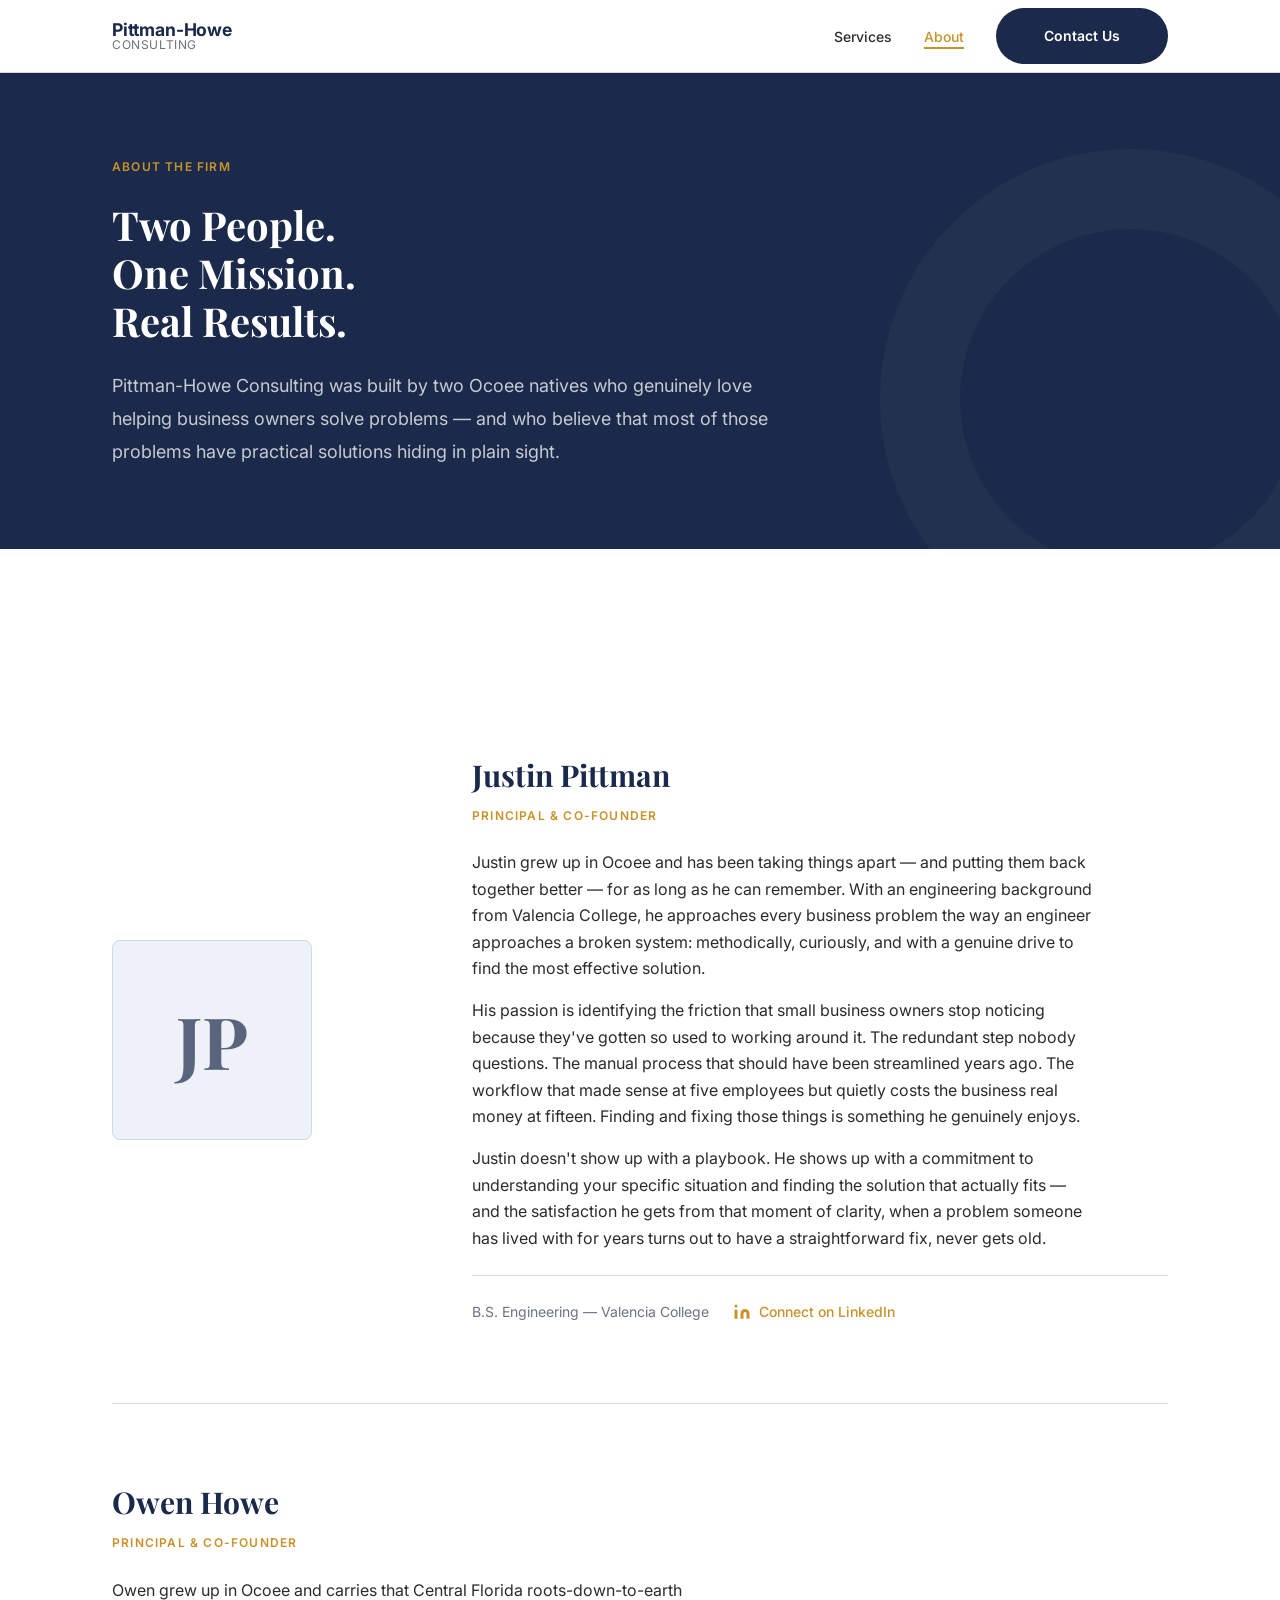
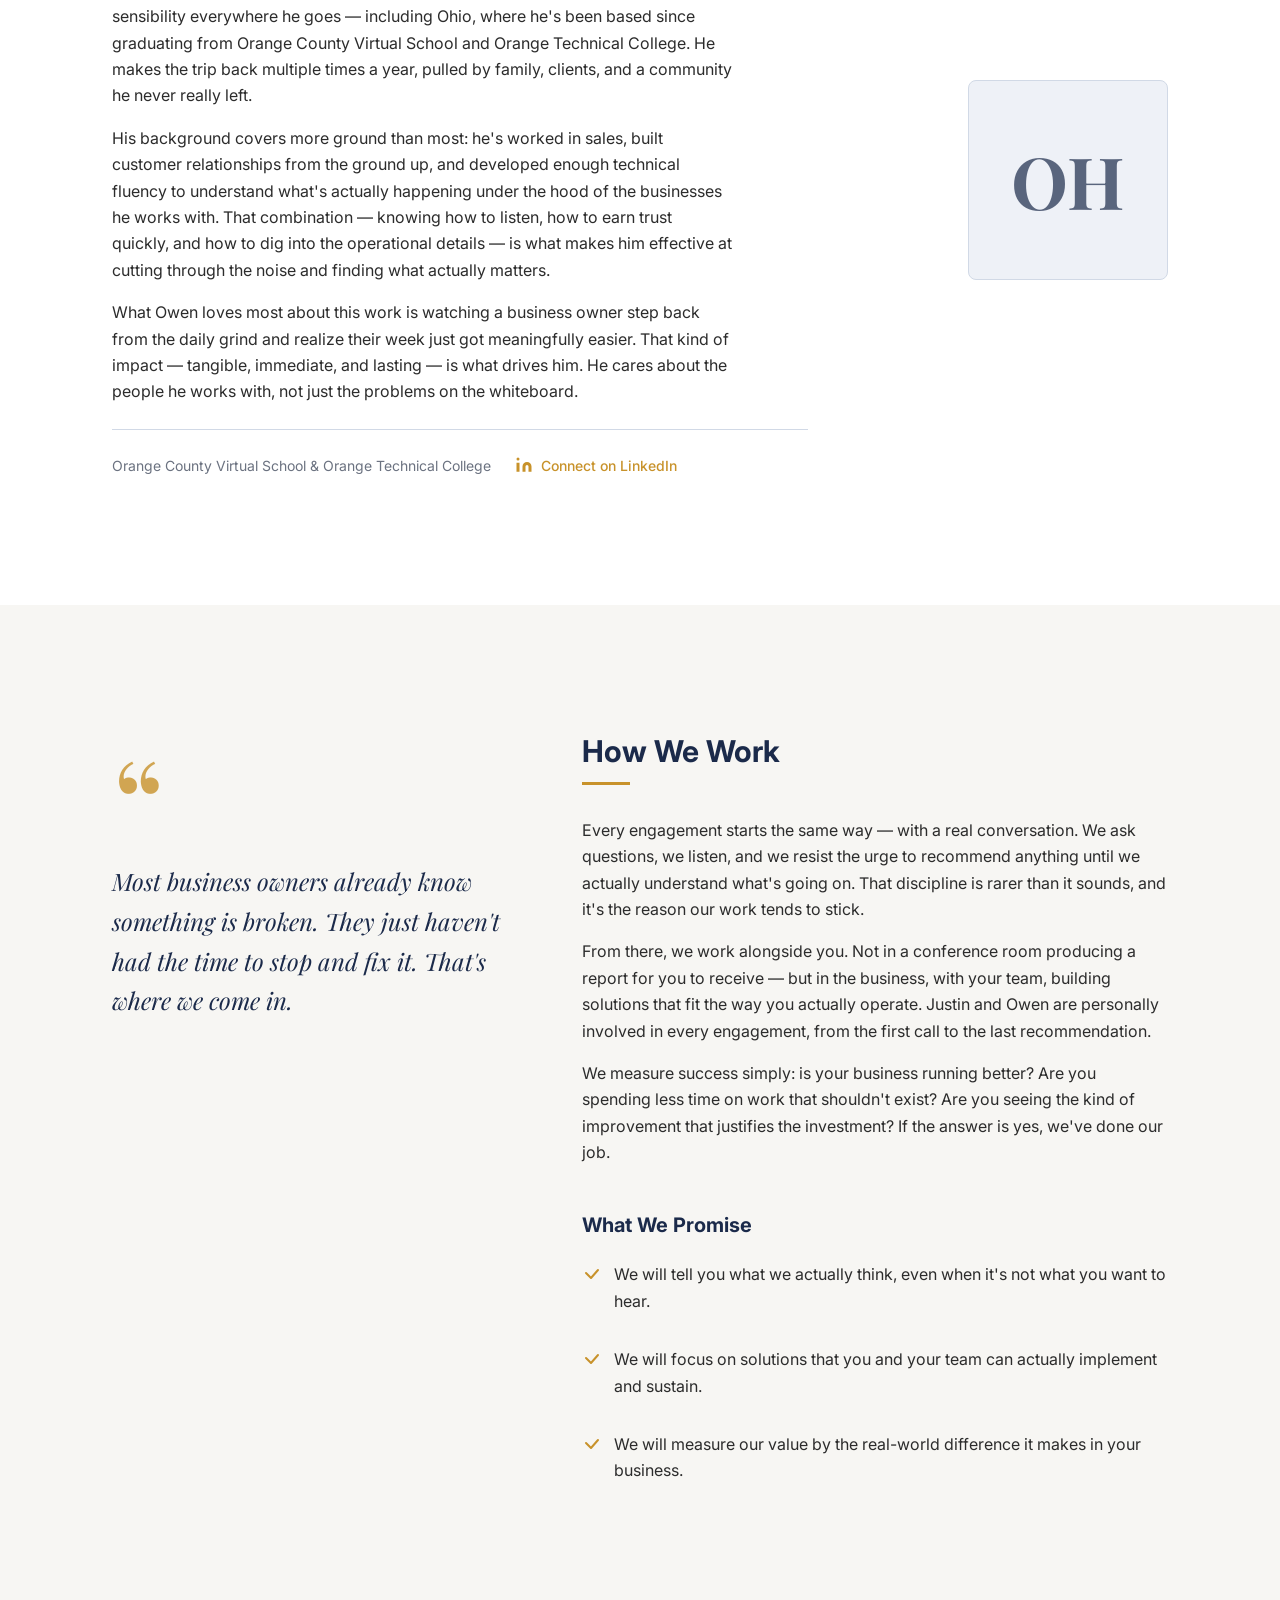
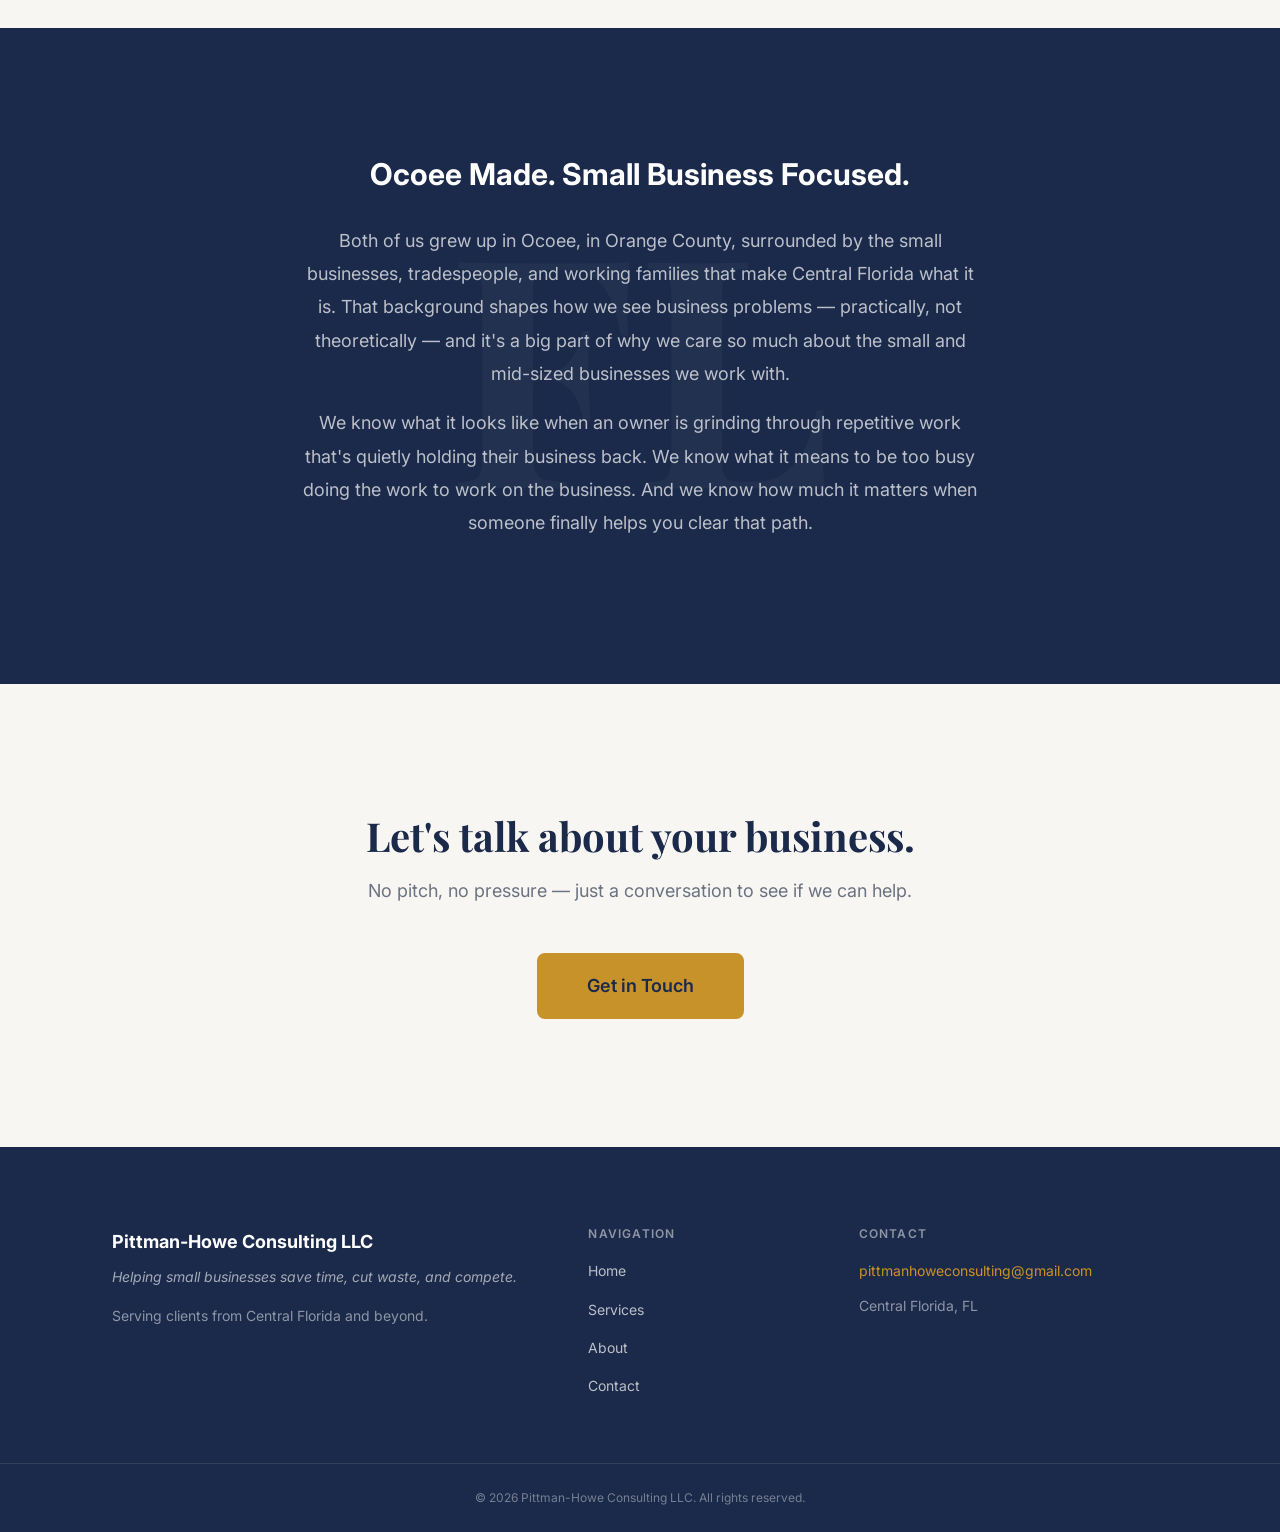
==== about.html @ a5095f36 "Initial commit" ====
<!DOCTYPE html>
<html lang="en">
<head>
  <meta charset="UTF-8">
  <meta name="viewport" content="width=device-width, initial-scale=1">
  <title>About — Pittman-Howe Consulting LLC</title>
  <meta name="description" content="Meet Justin Pittman and Owen Howe — two Ocoee natives passionate about helping small business owners save time, cut waste, and build better operations.">
  <link rel="preconnect" href="https://fonts.googleapis.com">
  <link rel="preconnect" href="https://fonts.gstatic.com" crossorigin>
  <link href="https://fonts.googleapis.com/css2?family=Inter:wght@400;500;600;700&family=Playfair+Display:ital,wght@0,600;0,700;1,600&display=swap" rel="stylesheet">
  <link rel="stylesheet" href="css/styles.css">
</head>
<body>

  <!-- ===================== HEADER / NAV ===================== -->
  <header class="site-header">
    <nav class="nav-container" role="navigation" aria-label="Main navigation">
      <a href="index.html" class="nav-logo" aria-label="Pittman-Howe Consulting — home">
        <span class="nav-logo__wordmark">Pittman-Howe</span>
        <span class="nav-logo__sub">Consulting</span>
      </a>

      <button class="nav-toggle" aria-label="Open menu" aria-expanded="false" aria-controls="main-nav">
        <svg class="icon-hamburger" width="24" height="18" viewBox="0 0 24 18" fill="none" aria-hidden="true">
          <line x1="0" y1="1"  x2="24" y2="1"  stroke="currentColor" stroke-width="2" stroke-linecap="round"/>
          <line x1="0" y1="9"  x2="24" y2="9"  stroke="currentColor" stroke-width="2" stroke-linecap="round"/>
          <line x1="0" y1="17" x2="24" y2="17" stroke="currentColor" stroke-width="2" stroke-linecap="round"/>
        </svg>
        <svg class="icon-close" width="24" height="24" viewBox="0 0 24 24" fill="none" aria-hidden="true" hidden>
          <line x1="4" y1="4"  x2="20" y2="20" stroke="currentColor" stroke-width="2" stroke-linecap="round"/>
          <line x1="20" y1="4" x2="4"  y2="20" stroke="currentColor" stroke-width="2" stroke-linecap="round"/>
        </svg>
      </button>

      <ul class="nav-links" id="main-nav">
        <li><a href="services.html">Services</a></li>
        <li><a href="about.html">About</a></li>
        <li class="nav-cta"><a href="contact.html">Contact Us</a></li>
      </ul>
    </nav>
  </header>

  <main>

    <!-- ===================== PAGE HERO ===================== -->
    <section class="page-hero" aria-labelledby="page-heading">
      <div class="container">
        <span class="eyebrow">About the Firm</span>
        <h1 id="page-heading" class="display-heading">Two People.<br>One Mission.<br>Real Results.</h1>
        <p class="lead">Pittman-Howe Consulting was built by two Ocoee natives who genuinely love helping business owners solve problems — and who believe that most of those problems have practical solutions hiding in plain sight.</p>
      </div>
    </section>

    <!-- ===================== PARTNER BIOS ===================== -->
    <section class="partner-bios" aria-labelledby="team-heading">
      <div class="container">
        <h2 class="visually-hidden" id="team-heading">The Team</h2>

        <!-- Bio 1: Justin Pittman -->
        <div class="bio-section">
          <div class="bio-section__grid">
            <div class="bio-monogram" aria-hidden="true">
              <span class="bio-monogram__initials">JP</span>
            </div>
            <div class="bio-section__content">
              <h2 class="bio-section__name">Justin Pittman</h2>
              <span class="bio-section__title">Principal &amp; Co-Founder</span>
              <div class="bio-section__body">
                <p>Justin grew up in Ocoee and has been taking things apart — and putting them back together better — for as long as he can remember. With an engineering background from Valencia College, he approaches every business problem the way an engineer approaches a broken system: methodically, curiously, and with a genuine drive to find the most effective solution.</p>
                <p>His passion is identifying the friction that small business owners stop noticing because they've gotten so used to working around it. The redundant step nobody questions. The manual process that should have been streamlined years ago. The workflow that made sense at five employees but quietly costs the business real money at fifteen. Finding and fixing those things is something he genuinely enjoys.</p>
                <p>Justin doesn't show up with a playbook. He shows up with a commitment to understanding your specific situation and finding the solution that actually fits — and the satisfaction he gets from that moment of clarity, when a problem someone has lived with for years turns out to have a straightforward fix, never gets old.</p>
              </div>
              <div class="bio-section__meta">
                <p class="bio-section__education">B.S. Engineering &mdash; Valencia College</p>
                <a href="#" class="bio-section__linkedin" aria-label="Connect with Justin Pittman on LinkedIn">
                  <svg width="18" height="18" viewBox="0 0 24 24" fill="currentColor" aria-hidden="true">
                    <path d="M16 8a6 6 0 0 1 6 6v7h-4v-7a2 2 0 0 0-2-2 2 2 0 0 0-2 2v7h-4v-7a6 6 0 0 1 6-6zM2 9h4v12H2z"/>
                    <circle cx="4" cy="4" r="2"/>
                  </svg>
                  Connect on LinkedIn
                </a>
              </div>
            </div>
          </div>
        </div>

        <!-- Bio 2: Owen Howe -->
        <div class="bio-section bio-section--reverse">
          <div class="bio-section__grid">
            <div class="bio-monogram" aria-hidden="true">
              <span class="bio-monogram__initials">OH</span>
            </div>
            <div class="bio-section__content">
              <h2 class="bio-section__name">Owen Howe</h2>
              <span class="bio-section__title">Principal &amp; Co-Founder</span>
              <div class="bio-section__body">
                <p>Owen grew up in Ocoee and carries that Central Florida roots-down-to-earth sensibility everywhere he goes — including Ohio, where he's been based since graduating from Orange County Virtual School and Orange Technical College. He makes the trip back multiple times a year, pulled by family, clients, and a community he never really left.</p>
                <p>His background covers more ground than most: he's worked in sales, built customer relationships from the ground up, and developed enough technical fluency to understand what's actually happening under the hood of the businesses he works with. That combination — knowing how to listen, how to earn trust quickly, and how to dig into the operational details — is what makes him effective at cutting through the noise and finding what actually matters.</p>
                <p>What Owen loves most about this work is watching a business owner step back from the daily grind and realize their week just got meaningfully easier. That kind of impact — tangible, immediate, and lasting — is what drives him. He cares about the people he works with, not just the problems on the whiteboard.</p>
              </div>
              <div class="bio-section__meta">
                <p class="bio-section__education">Orange County Virtual School &amp; Orange Technical College</p>
                <a href="#" class="bio-section__linkedin" aria-label="Connect with Owen Howe on LinkedIn">
                  <svg width="18" height="18" viewBox="0 0 24 24" fill="currentColor" aria-hidden="true">
                    <path d="M16 8a6 6 0 0 1 6 6v7h-4v-7a2 2 0 0 0-2-2 2 2 0 0 0-2 2v7h-4v-7a6 6 0 0 1 6-6zM2 9h4v12H2z"/>
                    <circle cx="4" cy="4" r="2"/>
                  </svg>
                  Connect on LinkedIn
                </a>
              </div>
            </div>
          </div>
        </div>

      </div>
    </section>

    <!-- ===================== OUR APPROACH ===================== -->
    <section class="firm-approach" aria-labelledby="approach-heading">
      <div class="container">
        <div class="firm-approach__grid">
          <div class="firm-approach__pullquote">
            <span class="firm-approach__quote-mark" aria-hidden="true">&ldquo;</span>
            <p class="firm-approach__quote-text">Most business owners already know something is broken. They just haven't had the time to stop and fix it. That's where we come in.</p>
          </div>
          <div class="firm-approach__content">
            <h2 class="section-heading" id="approach-heading">How We Work</h2>
            <p>Every engagement starts the same way — with a real conversation. We ask questions, we listen, and we resist the urge to recommend anything until we actually understand what's going on. That discipline is rarer than it sounds, and it's the reason our work tends to stick.</p>
            <p>From there, we work alongside you. Not in a conference room producing a report for you to receive — but in the business, with your team, building solutions that fit the way you actually operate. Justin and Owen are personally involved in every engagement, from the first call to the last recommendation.</p>
            <p>We measure success simply: is your business running better? Are you spending less time on work that shouldn't exist? Are you seeing the kind of improvement that justifies the investment? If the answer is yes, we've done our job.</p>

            <div class="firm-approach__promises">
              <h3>What We Promise</h3>
              <ul class="promise-list">
                <li class="promise-item">
                  <svg class="promise-item__bullet" viewBox="0 0 20 20" fill="none" aria-hidden="true">
                    <path d="M4 10l5 5 7-8" stroke="#C8922A" stroke-width="2" stroke-linecap="round" stroke-linejoin="round"/>
                  </svg>
                  <p>We will tell you what we actually think, even when it's not what you want to hear.</p>
                </li>
                <li class="promise-item">
                  <svg class="promise-item__bullet" viewBox="0 0 20 20" fill="none" aria-hidden="true">
                    <path d="M4 10l5 5 7-8" stroke="#C8922A" stroke-width="2" stroke-linecap="round" stroke-linejoin="round"/>
                  </svg>
                  <p>We will focus on solutions that you and your team can actually implement and sustain.</p>
                </li>
                <li class="promise-item">
                  <svg class="promise-item__bullet" viewBox="0 0 20 20" fill="none" aria-hidden="true">
                    <path d="M4 10l5 5 7-8" stroke="#C8922A" stroke-width="2" stroke-linecap="round" stroke-linejoin="round"/>
                  </svg>
                  <p>We will measure our value by the real-world difference it makes in your business.</p>
                </li>
              </ul>
            </div>
          </div>
        </div>
      </div>
    </section>

    <!-- ===================== FLORIDA ROOTS ===================== -->
    <section class="florida-roots" aria-labelledby="florida-heading">
      <div class="florida-roots__watermark" aria-hidden="true">FL</div>
      <div class="container">
        <div class="florida-roots__content">
          <h2 id="florida-heading">Ocoee Made. Small Business Focused.</h2>
          <p>Both of us grew up in Ocoee, in Orange County, surrounded by the small businesses, tradespeople, and working families that make Central Florida what it is. That background shapes how we see business problems — practically, not theoretically — and it's a big part of why we care so much about the small and mid-sized businesses we work with.</p>
          <p>We know what it looks like when an owner is grinding through repetitive work that's quietly holding their business back. We know what it means to be too busy doing the work to work on the business. And we know how much it matters when someone finally helps you clear that path.</p>
        </div>
      </div>
    </section>

    <!-- ===================== CTA BANNER ===================== -->
    <section class="cta-banner" aria-labelledby="about-cta-heading">
      <div class="container">
        <h2 class="display-heading" id="about-cta-heading">Let's talk about your business.</h2>
        <p>No pitch, no pressure — just a conversation to see if we can help.</p>
        <a href="contact.html" class="btn btn--primary btn--lg">Get in Touch</a>
      </div>
    </section>

  </main>

  <!-- ===================== FOOTER ===================== -->
  <footer class="site-footer" aria-label="Site footer">
    <div class="container">
      <div class="footer-grid">
        <div class="footer-brand">
          <div class="footer-brand__wordmark">Pittman-Howe Consulting LLC</div>
          <p class="footer-brand__tagline">Helping small businesses save time, cut waste, and compete.</p>
          <p class="footer-brand__location">Serving clients from Central Florida and beyond.</p>
        </div>
        <div class="footer-col">
          <h4>Navigation</h4>
          <ul>
            <li><a href="index.html">Home</a></li>
            <li><a href="services.html">Services</a></li>
            <li><a href="about.html">About</a></li>
            <li><a href="contact.html">Contact</a></li>
          </ul>
        </div>
        <div class="footer-col">
          <h4>Contact</h4>
          <a href="mailto:pittmanhoweconsulting@gmail.com" class="footer-contact__email">pittmanhoweconsulting@gmail.com</a>
          <p class="footer-contact__location">Central Florida, FL</p>
        </div>
      </div>
    </div>
    <div class="footer-bottom">
      <div class="container">
        <p>&copy; 2026 Pittman-Howe Consulting LLC. All rights reserved.</p>
      </div>
    </div>
  </footer>

  <script src="js/main.js"></script>
</body>
</html>
---- css/styles.css ----
/* ============================================================
   Pittman-Howe Consulting LLC — Stylesheet
   ============================================================ */

/* ------------------------------------------------------------
   1. CSS Reset
   ------------------------------------------------------------ */
*, *::before, *::after {
  box-sizing: border-box;
  margin: 0;
  padding: 0;
}

html {
  scroll-behavior: smooth;
}

body {
  font-family: var(--font-body);
  font-size: var(--text-base);
  color: var(--color-text);
  background-color: var(--color-bg);
  line-height: var(--leading-normal);
  -webkit-font-smoothing: antialiased;
  -moz-osx-font-smoothing: grayscale;
}

img, svg {
  display: block;
  max-width: 100%;
}

a {
  color: inherit;
  text-decoration: none;
}

ul, ol {
  list-style: none;
}

button {
  cursor: pointer;
  border: none;
  background: none;
  font-family: inherit;
}

input, textarea, select {
  font-family: inherit;
  font-size: inherit;
}

/* ------------------------------------------------------------
   2. Custom Properties
   ------------------------------------------------------------ */
:root {
  /* Colors */
  --color-brand-primary:   #1B2A4A;
  --color-brand-secondary: #2E4272;
  --color-accent:          #C8922A;
  --color-accent-hover:    #A87420;
  --color-bg:              #FFFFFF;
  --color-bg-alt:          #F7F6F3;
  --color-bg-card:         #EEF1F7;
  --color-text:            #2C2C2C;
  --color-text-muted:      #6B7280;
  --color-border:          #D1D9E6;

  /* Typography */
  --font-body:    'Inter', system-ui, -apple-system, sans-serif;
  --font-display: 'Playfair Display', Georgia, serif;

  --text-xs:   0.75rem;
  --text-sm:   0.875rem;
  --text-base: 1rem;
  --text-lg:   1.125rem;
  --text-xl:   1.25rem;
  --text-2xl:  1.5rem;
  --text-3xl:  1.875rem;
  --text-4xl:  2.5rem;
  --text-5xl:  3.5rem;

  --leading-tight:  1.2;
  --leading-normal: 1.65;
  --leading-loose:  1.85;

  --weight-regular:  400;
  --weight-medium:   500;
  --weight-semibold: 600;
  --weight-bold:     700;

  /* Spacing */
  --space-1:  0.25rem;
  --space-2:  0.5rem;
  --space-3:  0.75rem;
  --space-4:  1rem;
  --space-5:  1.5rem;
  --space-6:  2rem;
  --space-8:  3rem;
  --space-10: 4rem;
  --space-12: 5rem;
  --space-16: 8rem;

  --section-py:    var(--space-12);
  --container-max: 1120px;
  --container-px:  var(--space-6);

  /* Borders */
  --radius-sm: 4px;
  --radius-md: 8px;
  --radius-lg: 12px;
  --radius-full: 9999px;

  /* Shadows */
  --shadow-sm: 0 1px 3px rgba(27, 42, 74, 0.08);
  --shadow-md: 0 4px 12px rgba(27, 42, 74, 0.12);
  --shadow-lg: 0 8px 32px rgba(27, 42, 74, 0.16);

  /* Transitions */
  --transition-fast: 150ms ease;
  --transition-base: 250ms ease;
}

/* ------------------------------------------------------------
   3. Base Typography
   ------------------------------------------------------------ */
h1, h2, h3, h4, h5, h6 {
  font-weight: var(--weight-bold);
  line-height: var(--leading-tight);
  color: var(--color-brand-primary);
}

h1 { font-size: var(--text-4xl); }
h2 { font-size: var(--text-3xl); }
h3 { font-size: var(--text-xl); }

p {
  max-width: 68ch;
  line-height: var(--leading-normal);
}

p + p {
  margin-top: var(--space-4);
}

strong {
  font-weight: var(--weight-semibold);
}

/* Display headings (Playfair) */
.display-heading {
  font-family: var(--font-display);
  font-weight: var(--weight-bold);
}

/* Section label / eyebrow */
.eyebrow {
  display: inline-block;
  font-size: var(--text-xs);
  font-weight: var(--weight-semibold);
  letter-spacing: 0.1em;
  text-transform: uppercase;
  color: var(--color-accent);
  margin-bottom: var(--space-3);
}

/* Heading with amber accent underline */
.section-heading {
  font-size: var(--text-3xl);
  font-weight: var(--weight-bold);
  color: var(--color-brand-primary);
  position: relative;
  padding-bottom: var(--space-4);
}

.section-heading::after {
  content: '';
  position: absolute;
  bottom: 0;
  left: 0;
  width: 48px;
  height: 3px;
  background-color: var(--color-accent);
}

.section-heading--center::after {
  left: 50%;
  transform: translateX(-50%);
}

/* ------------------------------------------------------------
   4. Layout Utilities
   ------------------------------------------------------------ */
.container {
  width: 100%;
  max-width: var(--container-max);
  margin-left: auto;
  margin-right: auto;
  padding-left: var(--container-px);
  padding-right: var(--container-px);
}

.text-center {
  text-align: center;
}

.text-center p {
  margin-left: auto;
  margin-right: auto;
}

.visually-hidden {
  position: absolute;
  width: 1px;
  height: 1px;
  padding: 0;
  margin: -1px;
  overflow: hidden;
  clip: rect(0, 0, 0, 0);
  white-space: nowrap;
  border-width: 0;
}

/* ------------------------------------------------------------
   5. Buttons
   ------------------------------------------------------------ */
.btn {
  display: inline-flex;
  align-items: center;
  justify-content: center;
  gap: var(--space-2);
  padding: var(--space-3) var(--space-6);
  font-family: var(--font-body);
  font-size: var(--text-base);
  font-weight: var(--weight-semibold);
  border-radius: var(--radius-md);
  transition: background-color var(--transition-fast), color var(--transition-fast), border-color var(--transition-fast), box-shadow var(--transition-fast), transform var(--transition-fast);
  cursor: pointer;
  white-space: nowrap;
  text-decoration: none;
}

.btn--primary {
  background-color: var(--color-accent);
  color: var(--color-brand-primary);
  border: 2px solid var(--color-accent);
}

.btn--primary:hover {
  background-color: var(--color-accent-hover);
  border-color: var(--color-accent-hover);
  transform: translateY(-1px);
  box-shadow: var(--shadow-md);
}

.btn--outline {
  background-color: transparent;
  color: var(--color-brand-primary);
  border: 2px solid var(--color-brand-primary);
}

.btn--outline:hover {
  background-color: var(--color-brand-primary);
  color: #ffffff;
  transform: translateY(-1px);
}

.btn--outline-white {
  background-color: transparent;
  color: #ffffff;
  border: 2px solid rgba(255, 255, 255, 0.6);
}

.btn--outline-white:hover {
  background-color: rgba(255, 255, 255, 0.12);
  border-color: #ffffff;
}

.btn--lg {
  padding: var(--space-4) var(--space-8);
  font-size: var(--text-lg);
}

/* ------------------------------------------------------------
   6. Site Header / Navigation
   ------------------------------------------------------------ */
.site-header {
  position: sticky;
  top: 0;
  z-index: 100;
  background-color: var(--color-bg);
  box-shadow: 0 1px 0 var(--color-border);
  transition: box-shadow var(--transition-base);
}

.site-header.is-scrolled {
  box-shadow: var(--shadow-md);
}

.nav-container {
  display: flex;
  align-items: center;
  justify-content: space-between;
  height: 72px;
  max-width: var(--container-max);
  margin: 0 auto;
  padding: 0 var(--container-px);
}

.nav-logo {
  display: flex;
  flex-direction: column;
  gap: 1px;
  text-decoration: none;
  flex-shrink: 0;
}

.nav-logo__wordmark {
  font-family: var(--font-body);
  font-weight: var(--weight-bold);
  font-size: 1.1rem;
  color: var(--color-brand-primary);
  letter-spacing: -0.01em;
  line-height: 1;
}

.nav-logo__sub {
  font-family: var(--font-body);
  font-weight: var(--weight-regular);
  font-size: var(--text-xs);
  color: var(--color-text-muted);
  letter-spacing: 0.05em;
  text-transform: uppercase;
  line-height: 1;
}

.nav-toggle {
  display: none;
  align-items: center;
  justify-content: center;
  width: 44px;
  height: 44px;
  color: var(--color-brand-primary);
  border-radius: var(--radius-sm);
  transition: background-color var(--transition-fast);
}

.nav-toggle:hover {
  background-color: var(--color-bg-card);
}

.nav-links {
  display: flex;
  align-items: center;
  gap: var(--space-6);
}

.nav-links li a {
  font-size: var(--text-sm);
  font-weight: var(--weight-medium);
  color: var(--color-text);
  text-decoration: none;
  padding-bottom: 2px;
  border-bottom: 2px solid transparent;
  transition: color var(--transition-fast), border-color var(--transition-fast);
}

.nav-links li a:hover,
.nav-links li a.is-active {
  color: var(--color-accent);
  border-bottom-color: var(--color-accent);
}

.nav-links .nav-cta a,
.nav-links .nav-cta {
  display: inline-block;
  padding: var(--space-2) var(--space-5);
  background-color: var(--color-brand-primary);
  color: #ffffff;
  font-size: var(--text-sm);
  font-weight: var(--weight-semibold);
  border-radius: var(--radius-full);
  border-bottom: none;
  transition: background-color var(--transition-fast), transform var(--transition-fast);
}

.nav-links .nav-cta a:hover,
.nav-links li.nav-cta a:hover {
  background-color: var(--color-brand-secondary);
  color: #ffffff;
  border-bottom-color: transparent;
  transform: translateY(-1px);
}

/* Mobile nav */
@media (max-width: 767px) {
  .nav-toggle {
    display: flex;
  }

  .nav-links {
    display: none;
    position: absolute;
    top: 72px;
    left: 0;
    right: 0;
    flex-direction: column;
    align-items: stretch;
    gap: 0;
    background-color: var(--color-brand-primary);
    padding: var(--space-4) var(--container-px);
    box-shadow: var(--shadow-lg);
  }

  .nav-links.is-open {
    display: flex;
  }

  .nav-links li {
    border-bottom: 1px solid rgba(255, 255, 255, 0.08);
  }

  .nav-links li:last-child {
    border-bottom: none;
    padding-top: var(--space-4);
    padding-bottom: var(--space-2);
  }

  .nav-links li a {
    display: block;
    padding: var(--space-4) 0;
    color: rgba(255, 255, 255, 0.85);
    font-size: var(--text-base);
    border-bottom: none;
  }

  .nav-links li a:hover,
  .nav-links li a.is-active {
    color: var(--color-accent);
    border-bottom: none;
  }

  .nav-links .nav-cta a,
  .nav-links li.nav-cta a {
    display: inline-block;
    padding: var(--space-3) var(--space-5);
    background-color: var(--color-accent);
    color: var(--color-brand-primary);
    border-radius: var(--radius-full);
  }

  .nav-links li.nav-cta a:hover {
    background-color: var(--color-accent-hover);
    color: var(--color-brand-primary);
    transform: none;
  }
}

/* ------------------------------------------------------------
   7. Site Footer
   ------------------------------------------------------------ */
.site-footer {
  background-color: var(--color-brand-primary);
  color: rgba(255, 255, 255, 0.75);
  padding-top: var(--space-12);
}

.footer-grid {
  display: grid;
  grid-template-columns: 1fr;
  gap: var(--space-10);
  padding-bottom: var(--space-10);
}

@media (min-width: 768px) {
  .footer-grid {
    grid-template-columns: 2fr 1fr 1.5fr;
  }
}

.footer-brand__wordmark {
  font-family: var(--font-body);
  font-size: var(--text-lg);
  font-weight: var(--weight-bold);
  color: #ffffff;
  margin-bottom: var(--space-2);
}

.footer-brand__tagline {
  font-size: var(--text-sm);
  color: rgba(255, 255, 255, 0.6);
  font-style: italic;
  margin-bottom: var(--space-3);
  max-width: none;
}

.footer-brand__location {
  font-size: var(--text-sm);
  color: rgba(255, 255, 255, 0.5);
  max-width: none;
}

.footer-col h4 {
  font-size: var(--text-xs);
  font-weight: var(--weight-semibold);
  letter-spacing: 0.1em;
  text-transform: uppercase;
  color: rgba(255, 255, 255, 0.5);
  margin-bottom: var(--space-4);
}

.footer-col ul {
  display: flex;
  flex-direction: column;
  gap: var(--space-3);
}

.footer-col ul li a {
  font-size: var(--text-sm);
  color: rgba(255, 255, 255, 0.7);
  text-decoration: none;
  transition: color var(--transition-fast);
}

.footer-col ul li a:hover {
  color: var(--color-accent);
}

.footer-contact__email {
  display: inline-block;
  font-size: var(--text-sm);
  color: var(--color-accent);
  text-decoration: none;
  margin-bottom: var(--space-3);
  transition: color var(--transition-fast);
}

.footer-contact__email:hover {
  color: #ffffff;
}

.footer-contact__location {
  font-size: var(--text-sm);
  color: rgba(255, 255, 255, 0.5);
  max-width: none;
}

.footer-bottom {
  border-top: 1px solid rgba(255, 255, 255, 0.1);
  padding: var(--space-5) 0;
  text-align: center;
}

.footer-bottom p {
  font-size: var(--text-xs);
  color: rgba(255, 255, 255, 0.4);
  max-width: none;
}

/* ------------------------------------------------------------
   8. Page Hero (shared interior hero style)
   ------------------------------------------------------------ */
.page-hero {
  background-color: var(--color-brand-primary);
  color: #ffffff;
  padding: var(--space-12) 0;
  min-height: 340px;
  display: flex;
  align-items: center;
  position: relative;
  overflow: hidden;
}

.page-hero::after {
  content: '';
  position: absolute;
  bottom: -100px;
  right: -100px;
  width: 500px;
  height: 500px;
  border-radius: 50%;
  border: 80px solid rgba(255, 255, 255, 0.03);
  pointer-events: none;
}

.page-hero .eyebrow {
  color: var(--color-accent);
}

.page-hero h1 {
  font-family: var(--font-display);
  color: #ffffff;
  margin: var(--space-3) 0 var(--space-5);
  max-width: 14ch;
}

.page-hero .lead {
  font-size: var(--text-lg);
  color: rgba(255, 255, 255, 0.75);
  max-width: 60ch;
  line-height: var(--leading-loose);
}

.page-hero--short {
  min-height: 260px;
  padding: var(--space-10) 0;
}

/* ------------------------------------------------------------
   9. Homepage — Hero Section
   ------------------------------------------------------------ */
.hero {
  background-color: var(--color-brand-primary);
  color: #ffffff;
  min-height: 100vh;
  display: flex;
  align-items: center;
  position: relative;
  overflow: hidden;
  padding: var(--space-12) 0;
}

.hero__bg-arc {
  position: absolute;
  bottom: -80px;
  right: -120px;
  opacity: 1;
  pointer-events: none;
}

.hero__content {
  position: relative;
  z-index: 1;
  max-width: 780px;
}

.hero__eyebrow {
  display: inline-block;
  font-size: var(--text-xs);
  font-weight: var(--weight-semibold);
  letter-spacing: 0.12em;
  text-transform: uppercase;
  color: var(--color-accent);
  margin-bottom: var(--space-5);
}

.hero__headline {
  font-family: var(--font-display);
  font-size: var(--text-5xl);
  font-weight: var(--weight-bold);
  color: #ffffff;
  line-height: 1.1;
  margin-bottom: var(--space-6);
}

.hero__lead {
  font-size: var(--text-lg);
  color: rgba(255, 255, 255, 0.78);
  line-height: var(--leading-loose);
  max-width: 60ch;
  margin-bottom: var(--space-8);
}

.hero__actions {
  display: flex;
  flex-wrap: wrap;
  gap: var(--space-4);
  align-items: center;
}

.hero__scroll {
  position: absolute;
  bottom: var(--space-8);
  left: 50%;
  transform: translateX(-50%);
  color: rgba(255, 255, 255, 0.4);
  animation: bounce 2s ease-in-out infinite;
}

@keyframes bounce {
  0%, 100% { transform: translateX(-50%) translateY(0); }
  50%       { transform: translateX(-50%) translateY(6px); }
}

@media (max-width: 767px) {
  .hero__headline {
    font-size: var(--text-4xl);
  }

  .hero__actions {
    flex-direction: column;
    align-items: flex-start;
  }

  .hero__actions .btn {
    width: 100%;
    justify-content: center;
  }
}

/* ------------------------------------------------------------
   10. Homepage — Firm Intro Section
   ------------------------------------------------------------ */
.firm-intro {
  background-color: var(--color-bg);
  padding: var(--space-16) 0;
  overflow: hidden;
}

.firm-intro__grid {
  display: grid;
  grid-template-columns: 1fr;
  gap: var(--space-10);
  align-items: center;
}

@media (min-width: 900px) {
  .firm-intro__grid {
    grid-template-columns: 1fr 1.6fr;
    gap: var(--space-12);
  }
}

.firm-intro__watermark {
  display: flex;
  align-items: center;
  justify-content: center;
  user-select: none;
  pointer-events: none;
}

.firm-intro__watermark-text {
  font-family: var(--font-display);
  font-size: clamp(120px, 18vw, 200px);
  font-weight: var(--weight-bold);
  color: rgba(27, 42, 74, 0.06);
  line-height: 1;
  letter-spacing: -0.02em;
}

.firm-intro__content .section-heading {
  margin-bottom: var(--space-6);
}

.firm-intro__body {
  color: var(--color-text);
  margin-bottom: var(--space-6);
}

.firm-intro__link {
  display: inline-flex;
  align-items: center;
  gap: var(--space-2);
  font-weight: var(--weight-semibold);
  color: var(--color-accent);
  text-decoration: none;
  transition: gap var(--transition-fast);
}

.firm-intro__link:hover {
  gap: var(--space-3);
  color: var(--color-accent-hover);
}

@media (max-width: 899px) {
  .firm-intro__watermark {
    display: none;
  }
}

/* ------------------------------------------------------------
   11. Homepage — Services Preview
   ------------------------------------------------------------ */
.services-preview {
  background-color: var(--color-bg-alt);
  padding: var(--space-16) 0;
}

.services-preview__header {
  text-align: center;
  margin-bottom: var(--space-10);
}

.services-preview__header .section-heading {
  margin-bottom: var(--space-4);
}

.services-preview__header p {
  margin: 0 auto;
  color: var(--color-text-muted);
  font-size: var(--text-lg);
}

.services-grid {
  display: grid;
  grid-template-columns: 1fr;
  gap: var(--space-5);
}

@media (min-width: 640px) {
  .services-grid {
    grid-template-columns: 1fr 1fr;
  }
}

@media (min-width: 1024px) {
  .services-grid {
    grid-template-columns: repeat(4, 1fr);
  }
}

.service-card {
  background-color: var(--color-bg);
  border-radius: var(--radius-md);
  padding: var(--space-6);
  box-shadow: var(--shadow-sm);
  border-top: 4px solid var(--color-accent);
  transition: transform var(--transition-base), box-shadow var(--transition-base);
  display: flex;
  flex-direction: column;
  gap: var(--space-4);
}

.service-card:hover {
  transform: translateY(-4px);
  box-shadow: var(--shadow-md);
}

.service-card__icon {
  flex-shrink: 0;
  color: var(--color-brand-primary);
}

.service-card__title {
  font-size: var(--text-xl);
  font-weight: var(--weight-semibold);
  color: var(--color-brand-primary);
}

.service-card__body {
  font-size: var(--text-base);
  color: var(--color-text-muted);
  line-height: var(--leading-normal);
  max-width: none;
}

.services-preview__cta {
  text-align: center;
  margin-top: var(--space-10);
}

/* ------------------------------------------------------------
   12. Homepage — Differentiators
   ------------------------------------------------------------ */
.differentiators {
  background-color: var(--color-brand-primary);
  padding: var(--space-16) 0;
  color: #ffffff;
}

.differentiators__header {
  text-align: center;
  margin-bottom: var(--space-10);
}

.differentiators__header .section-heading {
  color: #ffffff;
  margin-bottom: var(--space-4);
}

.differentiators__header .section-heading::after {
  left: 50%;
  transform: translateX(-50%);
  background-color: var(--color-accent);
}

.differentiators__header p {
  margin: 0 auto;
  color: rgba(255, 255, 255, 0.65);
  font-size: var(--text-lg);
}

.differentiators__grid {
  display: grid;
  grid-template-columns: 1fr;
  gap: var(--space-8);
}

@media (min-width: 768px) {
  .differentiators__grid {
    grid-template-columns: repeat(3, 1fr);
  }
}

.differentiator-item {
  padding: var(--space-6) 0;
  border-top: 1px solid rgba(255, 255, 255, 0.1);
}

.differentiator-item__number {
  font-family: var(--font-display);
  font-size: 4rem;
  font-weight: var(--weight-bold);
  color: var(--color-accent);
  line-height: 1;
  margin-bottom: var(--space-4);
  opacity: 0.9;
}

.differentiator-item h3 {
  font-size: var(--text-xl);
  color: #ffffff;
  margin-bottom: var(--space-3);
}

.differentiator-item p {
  font-size: var(--text-base);
  color: rgba(255, 255, 255, 0.65);
  line-height: var(--leading-normal);
  max-width: none;
}

/* ------------------------------------------------------------
   13. CTA Banner (shared)
   ------------------------------------------------------------ */
.cta-banner {
  background-color: var(--color-bg-alt);
  padding: var(--space-16) 0;
  text-align: center;
}

.cta-banner h2 {
  font-family: var(--font-display);
  font-size: var(--text-4xl);
  font-weight: var(--weight-bold);
  color: var(--color-brand-primary);
  margin-bottom: var(--space-4);
}

.cta-banner p {
  margin: 0 auto var(--space-8);
  font-size: var(--text-lg);
  color: var(--color-text-muted);
}

.cta-banner__email {
  display: block;
  margin-top: var(--space-4);
  font-size: var(--text-sm);
  color: var(--color-accent);
  text-decoration: none;
  transition: color var(--transition-fast);
}

.cta-banner__email:hover {
  color: var(--color-accent-hover);
}

/* ------------------------------------------------------------
   14. Services Page — Service Detail Sections
   ------------------------------------------------------------ */
.service-detail {
  padding: var(--space-16) 0;
}

.service-detail:nth-child(odd) {
  background-color: var(--color-bg);
}

.service-detail:nth-child(even) {
  background-color: var(--color-bg-alt);
}

.service-detail__grid {
  display: grid;
  grid-template-columns: 1fr;
  gap: var(--space-10);
  align-items: start;
}

@media (min-width: 900px) {
  .service-detail__grid {
    grid-template-columns: 1fr 1.5fr;
    gap: var(--space-12);
    align-items: center;
  }
}

.service-detail__visual {
  display: flex;
  flex-direction: column;
  gap: var(--space-5);
}

.service-detail__icon {
  color: var(--color-brand-primary);
}

.service-label {
  display: inline-block;
  padding: var(--space-1) var(--space-3);
  background-color: rgba(200, 146, 42, 0.1);
  color: var(--color-accent);
  font-size: var(--text-xs);
  font-weight: var(--weight-semibold);
  letter-spacing: 0.1em;
  text-transform: uppercase;
  border-radius: var(--radius-full);
  border: 1px solid rgba(200, 146, 42, 0.3);
}

.service-detail__content .section-heading {
  margin-bottom: var(--space-5);
}

.service-detail__body p {
  color: var(--color-text);
  max-width: 58ch;
}

/* ------------------------------------------------------------
   15. Services Page — Industries
   ------------------------------------------------------------ */
.industries {
  background-color: var(--color-bg);
  padding: var(--space-16) 0;
}

.industries__header {
  text-align: center;
  margin-bottom: var(--space-10);
}

.industries__header .section-heading {
  margin-bottom: var(--space-4);
}

.industries__header p {
  margin: 0 auto;
  color: var(--color-text-muted);
  font-size: var(--text-lg);
}

.industry-grid {
  display: grid;
  grid-template-columns: 1fr;
  gap: var(--space-5);
}

@media (min-width: 640px) {
  .industry-grid {
    grid-template-columns: repeat(3, 1fr);
  }
}

.industry-card {
  padding: var(--space-6);
  border: 1px solid var(--color-border);
  border-radius: var(--radius-md);
  transition: border-color var(--transition-base), box-shadow var(--transition-base);
}

.industry-card:hover {
  border-color: var(--color-accent);
  box-shadow: var(--shadow-sm);
}

.industry-card__icon {
  color: var(--color-brand-primary);
  margin-bottom: var(--space-4);
}

.industry-card h3 {
  font-size: var(--text-lg);
  margin-bottom: var(--space-3);
}

.industry-card p {
  font-size: var(--text-base);
  color: var(--color-text-muted);
  max-width: none;
}

/* ------------------------------------------------------------
   16. About Page — Partner Bios
   ------------------------------------------------------------ */
.partner-bios {
  background-color: var(--color-bg);
  padding: var(--space-16) 0;
}

.bio-section {
  padding: var(--space-12) 0;
  border-bottom: 1px solid var(--color-border);
}

.bio-section:first-child {
  padding-top: 0;
}

.bio-section:last-child {
  border-bottom: none;
  padding-bottom: 0;
}

.bio-section__grid {
  display: grid;
  grid-template-columns: 1fr;
  gap: var(--space-10);
  align-items: start;
}

@media (min-width: 900px) {
  .bio-section__grid {
    grid-template-columns: 280px 1fr;
    gap: var(--space-12);
    align-items: center;
  }

  .bio-section--reverse .bio-section__grid {
    direction: rtl;
  }

  .bio-section--reverse .bio-section__grid > * {
    direction: ltr;
  }
}

.bio-monogram {
  width: 200px;
  height: 200px;
  background-color: var(--color-bg-card);
  border-radius: var(--radius-md);
  display: flex;
  align-items: center;
  justify-content: center;
  border: 1px solid var(--color-border);
}

.bio-monogram__initials {
  font-family: var(--font-display);
  font-size: 4.5rem;
  font-weight: var(--weight-bold);
  color: var(--color-brand-primary);
  line-height: 1;
  opacity: 0.7;
}

.bio-section__name {
  font-family: var(--font-display);
  font-size: var(--text-3xl);
  font-weight: var(--weight-bold);
  color: var(--color-brand-primary);
  margin-bottom: var(--space-2);
}

.bio-section__title {
  display: inline-block;
  font-size: var(--text-xs);
  font-weight: var(--weight-semibold);
  letter-spacing: 0.1em;
  text-transform: uppercase;
  color: var(--color-accent);
  margin-bottom: var(--space-5);
}

.bio-section__body p {
  color: var(--color-text);
  margin-bottom: var(--space-4);
  max-width: 62ch;
}

.bio-section__meta {
  margin-top: var(--space-5);
  padding-top: var(--space-5);
  border-top: 1px solid var(--color-border);
  display: flex;
  flex-wrap: wrap;
  gap: var(--space-5);
  align-items: center;
}

.bio-section__education {
  font-size: var(--text-sm);
  color: var(--color-text-muted);
  max-width: none;
}

.bio-section__linkedin {
  display: inline-flex;
  align-items: center;
  gap: var(--space-2);
  font-size: var(--text-sm);
  font-weight: var(--weight-medium);
  color: var(--color-accent);
  text-decoration: none;
  transition: color var(--transition-fast);
}

.bio-section__linkedin:hover {
  color: var(--color-accent-hover);
}

/* ------------------------------------------------------------
   17. About Page — Our Approach
   ------------------------------------------------------------ */
.firm-approach {
  background-color: var(--color-bg-alt);
  padding: var(--space-16) 0;
}

.firm-approach__grid {
  display: grid;
  grid-template-columns: 1fr;
  gap: var(--space-10);
  align-items: start;
}

@media (min-width: 900px) {
  .firm-approach__grid {
    grid-template-columns: 1fr 1.5fr;
    gap: var(--space-12);
  }
}

.firm-approach__pullquote {
  position: relative;
  padding-top: var(--space-5);
}

.firm-approach__quote-mark {
  font-family: var(--font-display);
  font-size: 8rem;
  line-height: 0.7;
  color: var(--color-accent);
  margin-bottom: var(--space-4);
  display: block;
  opacity: 0.8;
}

.firm-approach__quote-text {
  font-family: var(--font-display);
  font-size: var(--text-2xl);
  font-style: italic;
  color: var(--color-brand-primary);
  line-height: var(--leading-normal);
  max-width: 28ch;
}

.firm-approach__content .section-heading {
  margin-bottom: var(--space-6);
}

.firm-approach__content p {
  color: var(--color-text);
  margin-bottom: var(--space-4);
}

.firm-approach__promises {
  margin-top: var(--space-8);
}

.firm-approach__promises h3 {
  font-size: var(--text-xl);
  margin-bottom: var(--space-5);
}

.promise-list {
  display: flex;
  flex-direction: column;
  gap: var(--space-4);
}

.promise-item {
  display: flex;
  gap: var(--space-3);
  align-items: flex-start;
}

.promise-item__bullet {
  flex-shrink: 0;
  width: 20px;
  height: 20px;
  color: var(--color-accent);
  margin-top: 2px;
}

.promise-item p {
  font-size: var(--text-base);
  color: var(--color-text);
  max-width: none;
}

/* ------------------------------------------------------------
   18. About Page — Florida Roots
   ------------------------------------------------------------ */
.florida-roots {
  background-color: var(--color-brand-primary);
  padding: var(--space-16) 0;
  color: #ffffff;
  text-align: center;
  position: relative;
  overflow: hidden;
}

.florida-roots__watermark {
  position: absolute;
  top: 50%;
  left: 50%;
  transform: translate(-50%, -50%);
  font-family: var(--font-display);
  font-size: clamp(180px, 28vw, 320px);
  font-weight: var(--weight-bold);
  color: rgba(255, 255, 255, 0.03);
  pointer-events: none;
  user-select: none;
  white-space: nowrap;
  line-height: 1;
}

.florida-roots__content {
  position: relative;
  z-index: 1;
}

.florida-roots h2 {
  color: #ffffff;
  font-size: var(--text-3xl);
  margin-bottom: var(--space-6);
}

.florida-roots p {
  color: rgba(255, 255, 255, 0.7);
  font-size: var(--text-lg);
  line-height: var(--leading-loose);
  margin: 0 auto var(--space-4);
  max-width: 62ch;
}

/* ------------------------------------------------------------
   19. Contact Page — Contact Body
   ------------------------------------------------------------ */
.contact-body {
  background-color: var(--color-bg);
  padding: var(--space-16) 0;
}

.contact-body__grid {
  display: grid;
  grid-template-columns: 1fr;
  gap: var(--space-12);
  align-items: start;
}

@media (min-width: 900px) {
  .contact-body__grid {
    grid-template-columns: 5fr 7fr;
  }
}

.contact-info .section-heading {
  margin-bottom: var(--space-8);
}

.contact-info-item {
  margin-bottom: var(--space-6);
}

.contact-info-item__label {
  display: block;
  font-size: var(--text-xs);
  font-weight: var(--weight-semibold);
  letter-spacing: 0.1em;
  text-transform: uppercase;
  color: var(--color-text-muted);
  margin-bottom: var(--space-2);
}

.contact-info-item__value {
  font-size: var(--text-lg);
  font-weight: var(--weight-medium);
  color: var(--color-brand-primary);
  max-width: none;
}

.contact-info-item__value a {
  color: var(--color-accent);
  text-decoration: none;
  transition: color var(--transition-fast);
}

.contact-info-item__value a:hover {
  color: var(--color-accent-hover);
}

.contact-info__divider {
  border: none;
  border-top: 1px solid var(--color-border);
  margin: var(--space-6) 0;
}

.contact-info__what-to-expect h3 {
  font-size: var(--text-lg);
  margin-bottom: var(--space-4);
}

.expect-list {
  display: flex;
  flex-direction: column;
  gap: var(--space-3);
}

.expect-item {
  display: flex;
  gap: var(--space-3);
  align-items: flex-start;
  font-size: var(--text-base);
  color: var(--color-text-muted);
}

.expect-item::before {
  content: '—';
  color: var(--color-accent);
  font-weight: var(--weight-bold);
  flex-shrink: 0;
}

/* ------------------------------------------------------------
   20. Contact Form
   ------------------------------------------------------------ */
.contact-form {
  display: flex;
  flex-direction: column;
  gap: var(--space-5);
}

.form-group {
  display: flex;
  flex-direction: column;
  gap: var(--space-2);
}

.form-label {
  font-size: var(--text-sm);
  font-weight: var(--weight-semibold);
  color: var(--color-brand-primary);
}

.form-label .optional {
  font-weight: var(--weight-regular);
  color: var(--color-text-muted);
  font-size: var(--text-xs);
  margin-left: var(--space-1);
}

.form-input,
.form-textarea,
.form-select {
  width: 100%;
  padding: var(--space-3) var(--space-4);
  border: 1.5px solid var(--color-border);
  border-radius: var(--radius-md);
  font-family: var(--font-body);
  font-size: var(--text-base);
  color: var(--color-text);
  background-color: var(--color-bg);
  transition: border-color var(--transition-fast), box-shadow var(--transition-fast);
  appearance: none;
  -webkit-appearance: none;
}

.form-input:focus,
.form-textarea:focus,
.form-select:focus {
  outline: none;
  border-color: var(--color-accent);
  box-shadow: 0 0 0 3px rgba(200, 146, 42, 0.15);
}

.form-input::placeholder,
.form-textarea::placeholder {
  color: var(--color-text-muted);
  opacity: 0.7;
}

.form-textarea {
  resize: vertical;
  min-height: 140px;
}

.form-select {
  background-image: url("data:image/svg+xml,%3Csvg xmlns='http://www.w3.org/2000/svg' width='16' height='16' viewBox='0 0 24 24' fill='none' stroke='%236B7280' stroke-width='2' stroke-linecap='round' stroke-linejoin='round'%3E%3Cpolyline points='6,9 12,15 18,9'%3E%3C/polyline%3E%3C/svg%3E");
  background-repeat: no-repeat;
  background-position: right 1rem center;
  padding-right: 3rem;
  cursor: pointer;
}

.form-submit {
  width: 100%;
  padding: var(--space-4);
  background-color: var(--color-accent);
  color: var(--color-brand-primary);
  font-family: var(--font-body);
  font-size: var(--text-base);
  font-weight: var(--weight-bold);
  border: none;
  border-radius: var(--radius-md);
  cursor: pointer;
  transition: background-color var(--transition-fast), transform var(--transition-fast), box-shadow var(--transition-fast);
  letter-spacing: 0.01em;
}

.form-submit:hover {
  background-color: var(--color-accent-hover);
  transform: translateY(-1px);
  box-shadow: var(--shadow-md);
}

.form-submit:active {
  transform: translateY(0);
}

.form-fine-print {
  font-size: var(--text-xs);
  color: var(--color-text-muted);
  text-align: center;
  max-width: none;
  line-height: var(--leading-normal);
}

/* ------------------------------------------------------------
   21. Contact Page — FAQ
   ------------------------------------------------------------ */
.contact-faq {
  background-color: var(--color-bg-alt);
  padding: var(--space-16) 0;
}

.contact-faq__header {
  text-align: center;
  margin-bottom: var(--space-10);
}

.faq-list {
  max-width: 720px;
  margin: 0 auto;
  display: flex;
  flex-direction: column;
  gap: var(--space-8);
}

.faq-item__question {
  font-size: var(--text-lg);
  font-weight: var(--weight-semibold);
  color: var(--color-brand-primary);
  margin-bottom: var(--space-3);
}

.faq-item__answer {
  color: var(--color-text-muted);
  line-height: var(--leading-normal);
  max-width: none;
}

/* ------------------------------------------------------------
   22. Responsive Utilities
   ------------------------------------------------------------ */
@media (max-width: 639px) {
  :root {
    --container-px: var(--space-5);
    --section-py: var(--space-10);
  }

  h2, .section-heading {
    font-size: var(--text-2xl);
  }

  .page-hero h1 {
    font-size: var(--text-3xl);
  }

  .cta-banner h2 {
    font-size: var(--text-3xl);
  }

  .bio-monogram {
    width: 120px;
    height: 120px;
  }

  .bio-monogram__initials {
    font-size: 3rem;
  }

  .firm-approach__quote-text {
    font-size: var(--text-xl);
  }

  .firm-approach__quote-mark {
    font-size: 6rem;
  }
}
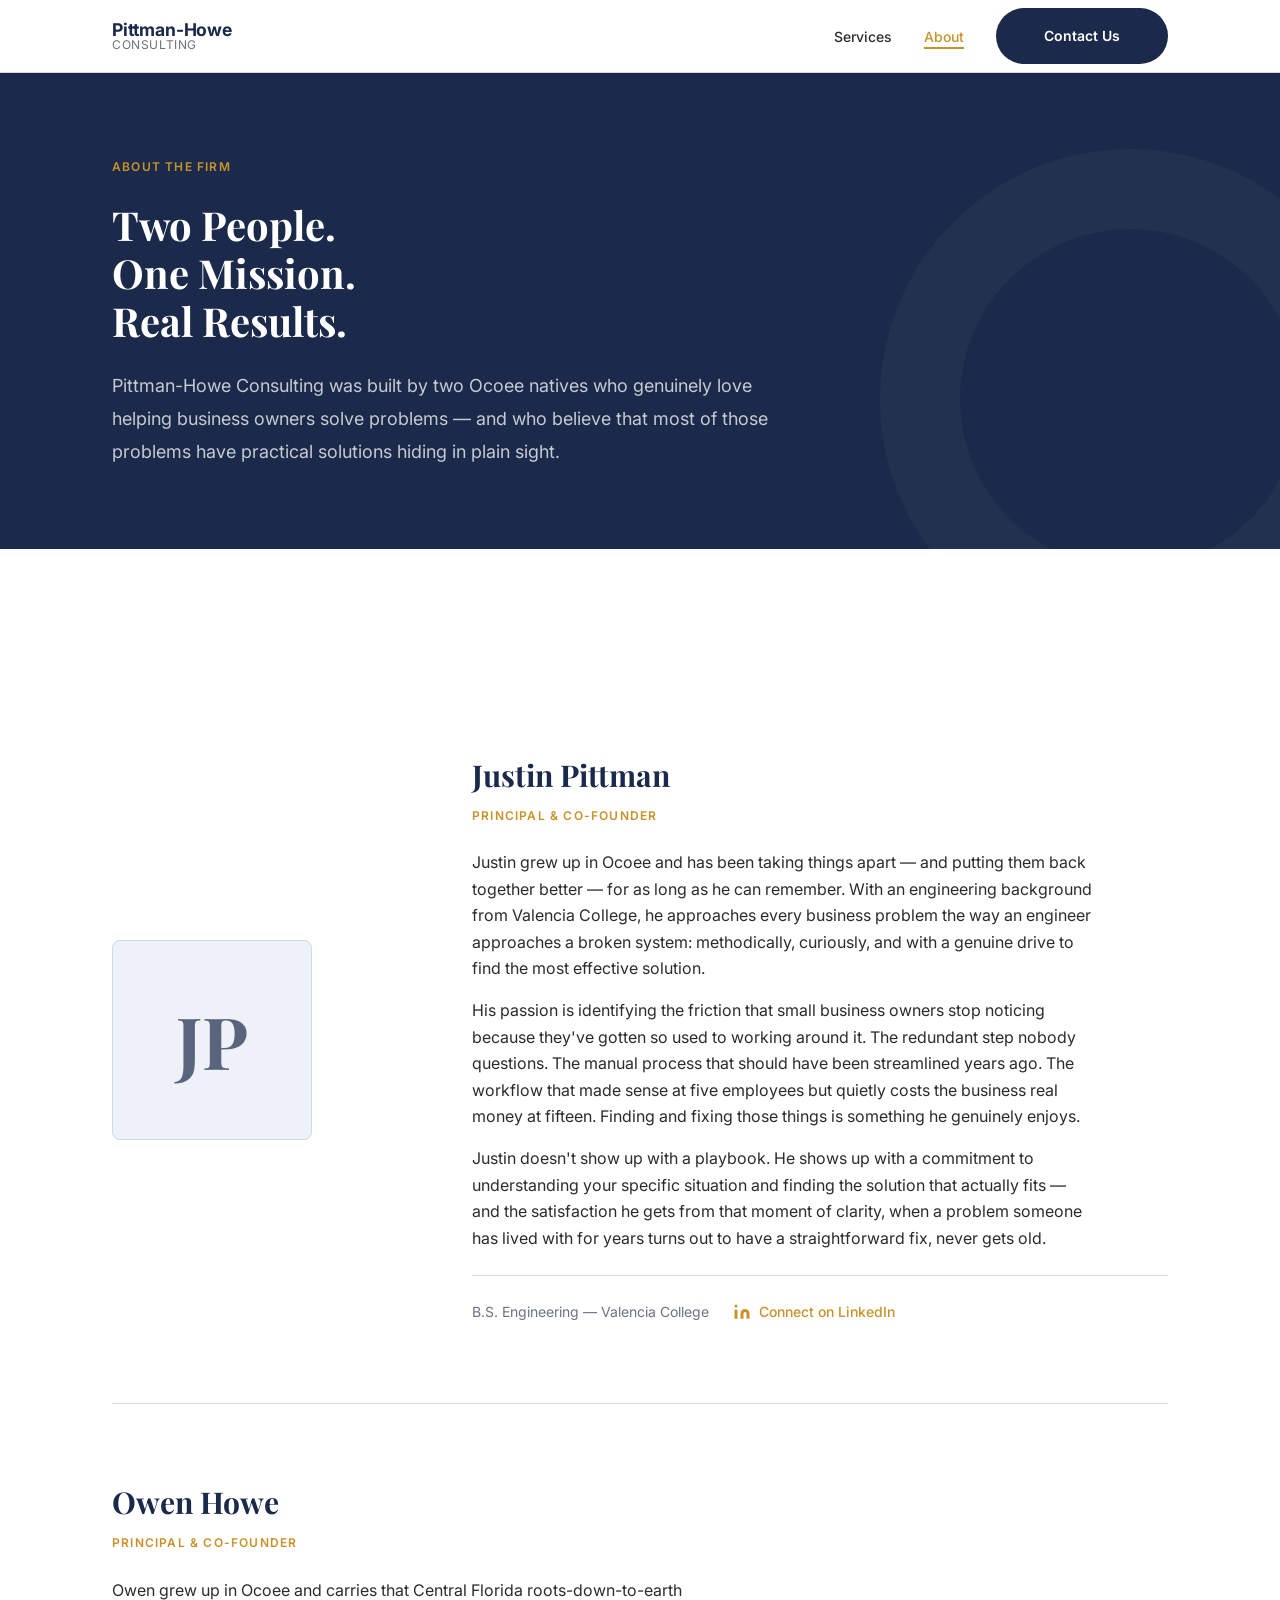
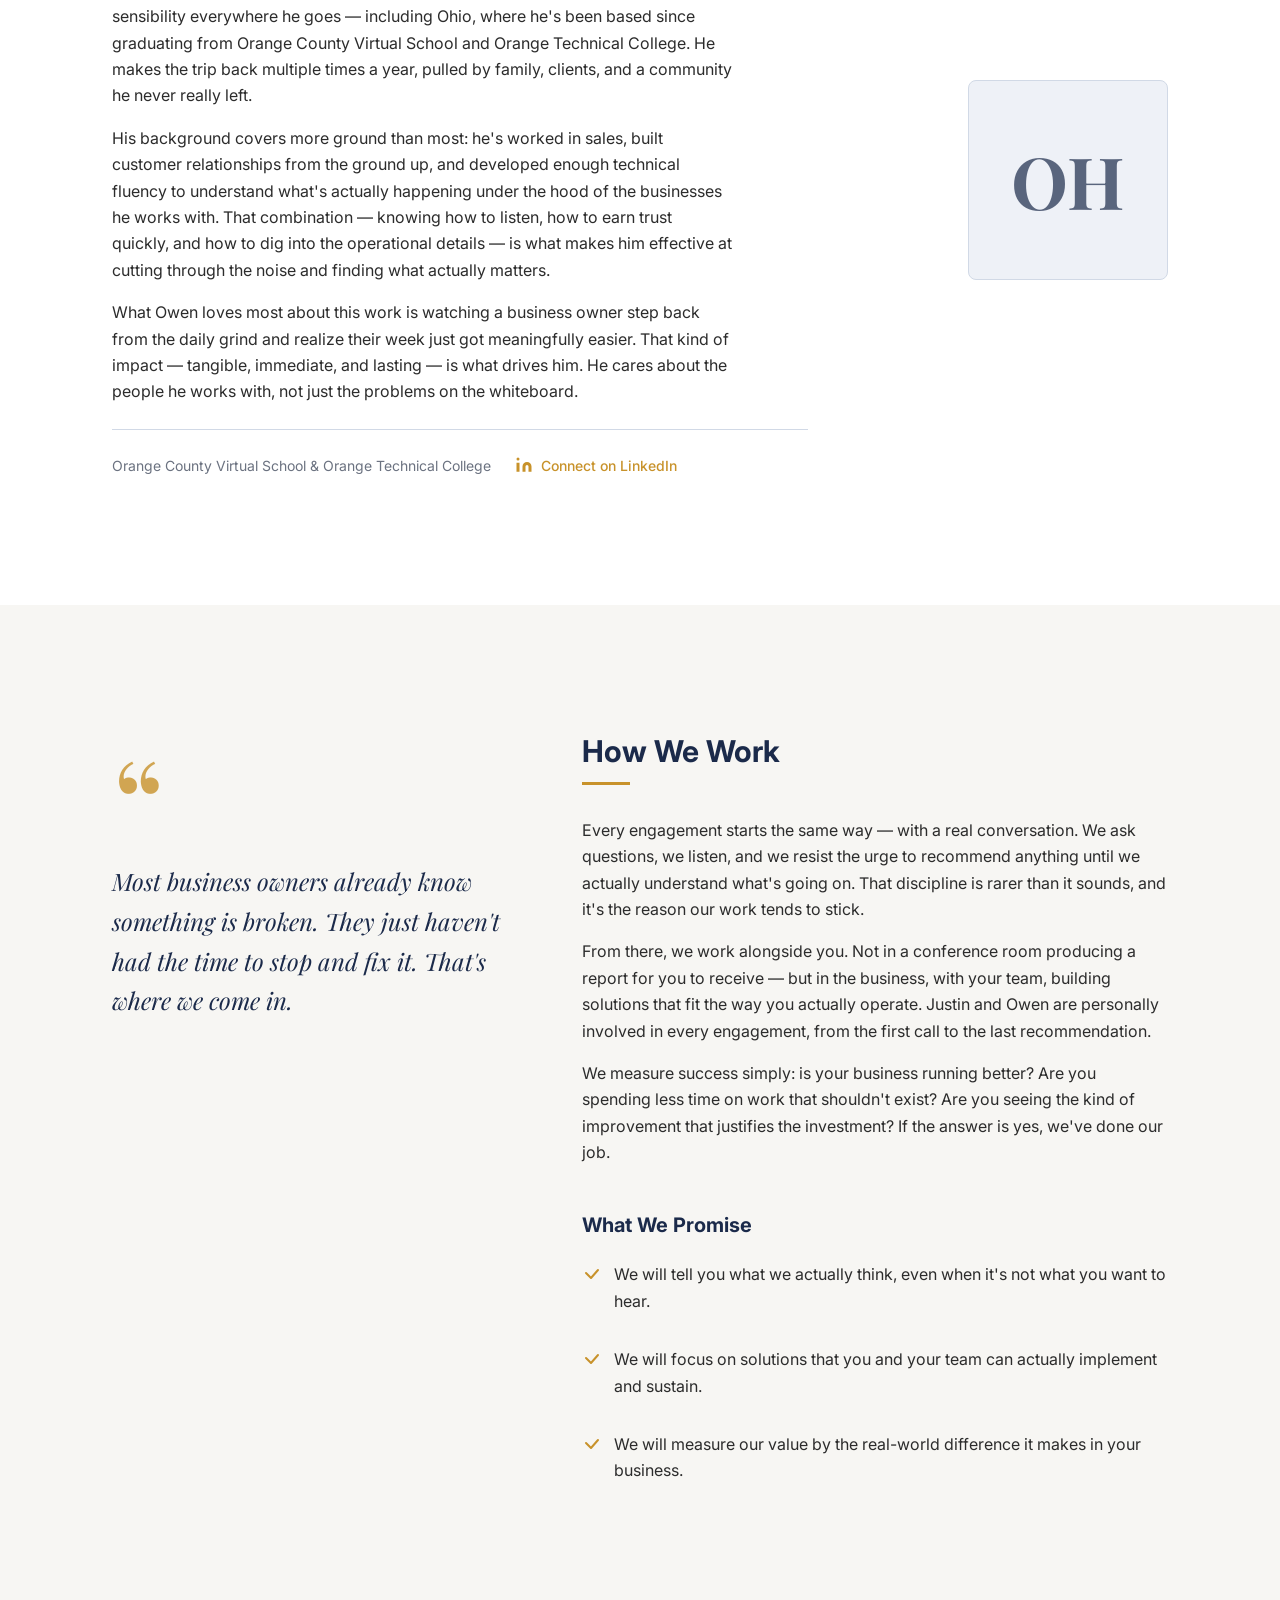
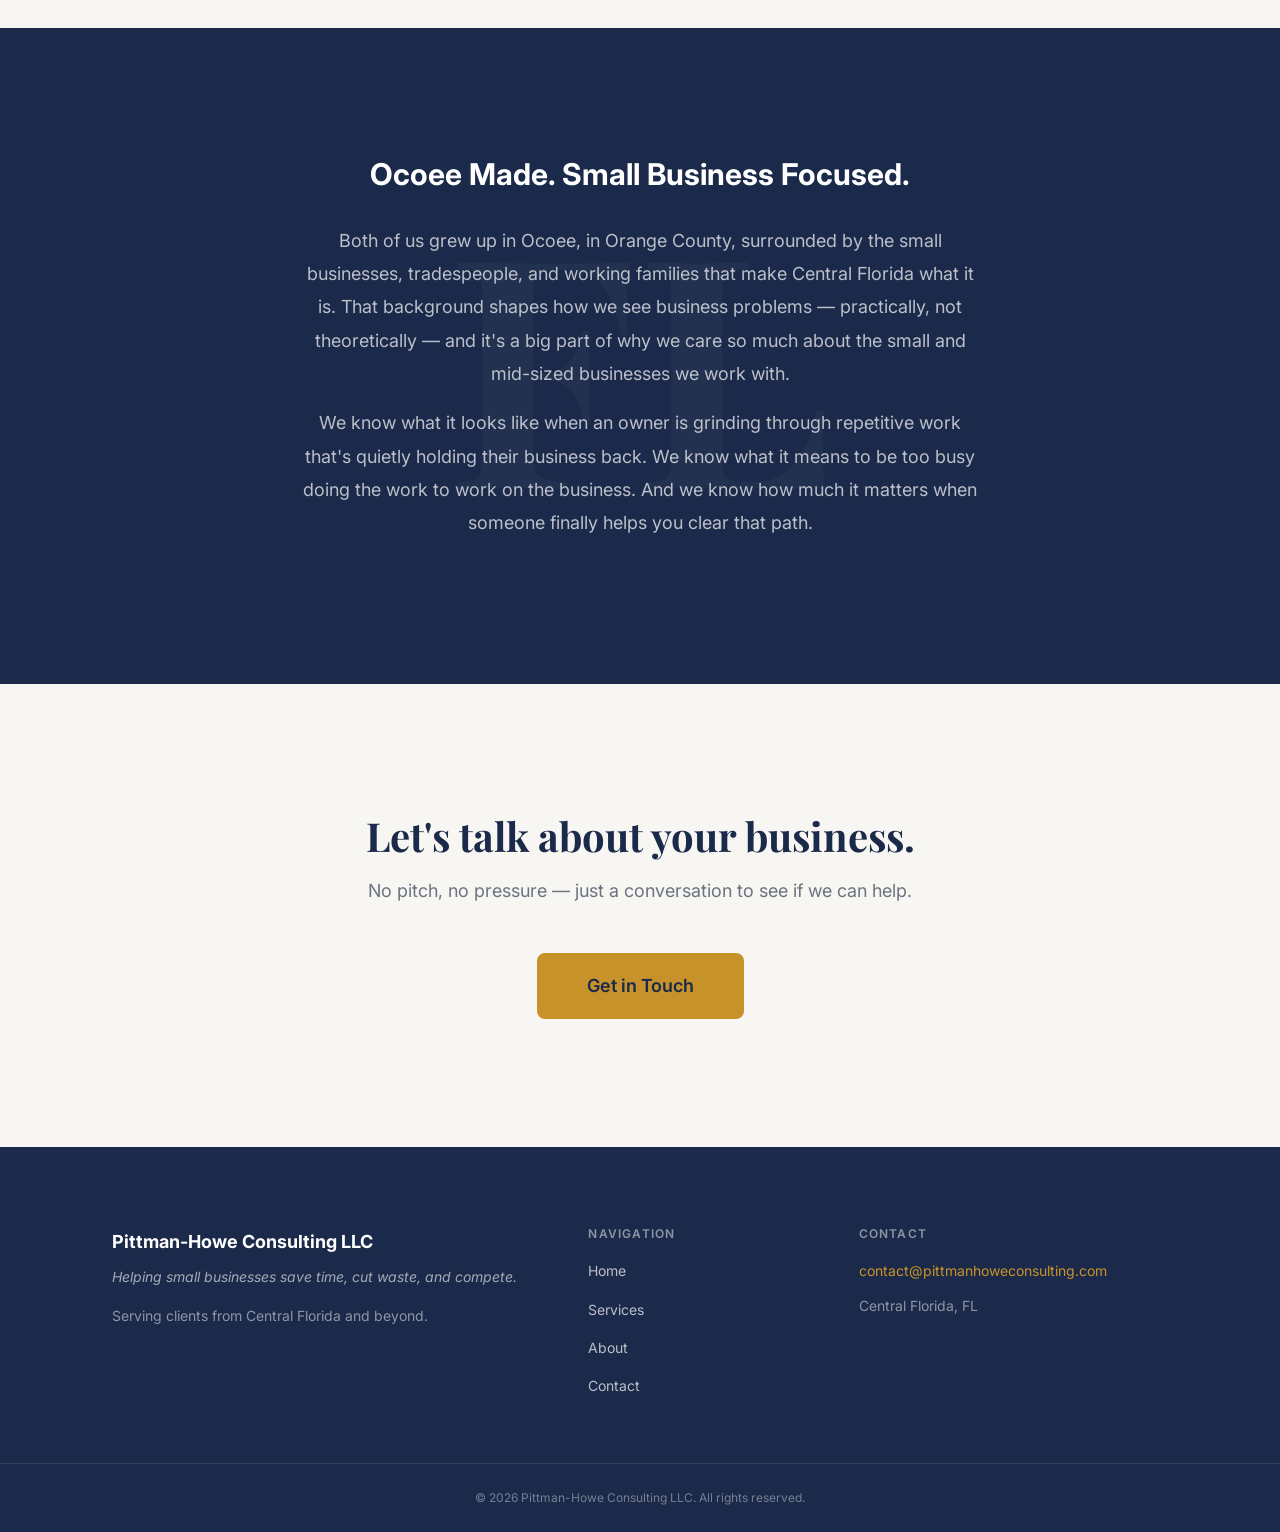
==== commit 86a0bf3e: "Updated contact email" ====
--- a/about.html
+++ b/about.html
@@ -200,7 +200,7 @@
         </div>
         <div class="footer-col">
           <h4>Contact</h4>
-          <a href="mailto:pittmanhoweconsulting@gmail.com" class="footer-contact__email">pittmanhoweconsulting@gmail.com</a>
+          <a href="mailto:contact@pittmanhoweconsulting.com" class="footer-contact__email">contact@pittmanhoweconsulting.com</a>
           <p class="footer-contact__location">Central Florida, FL</p>
         </div>
       </div>
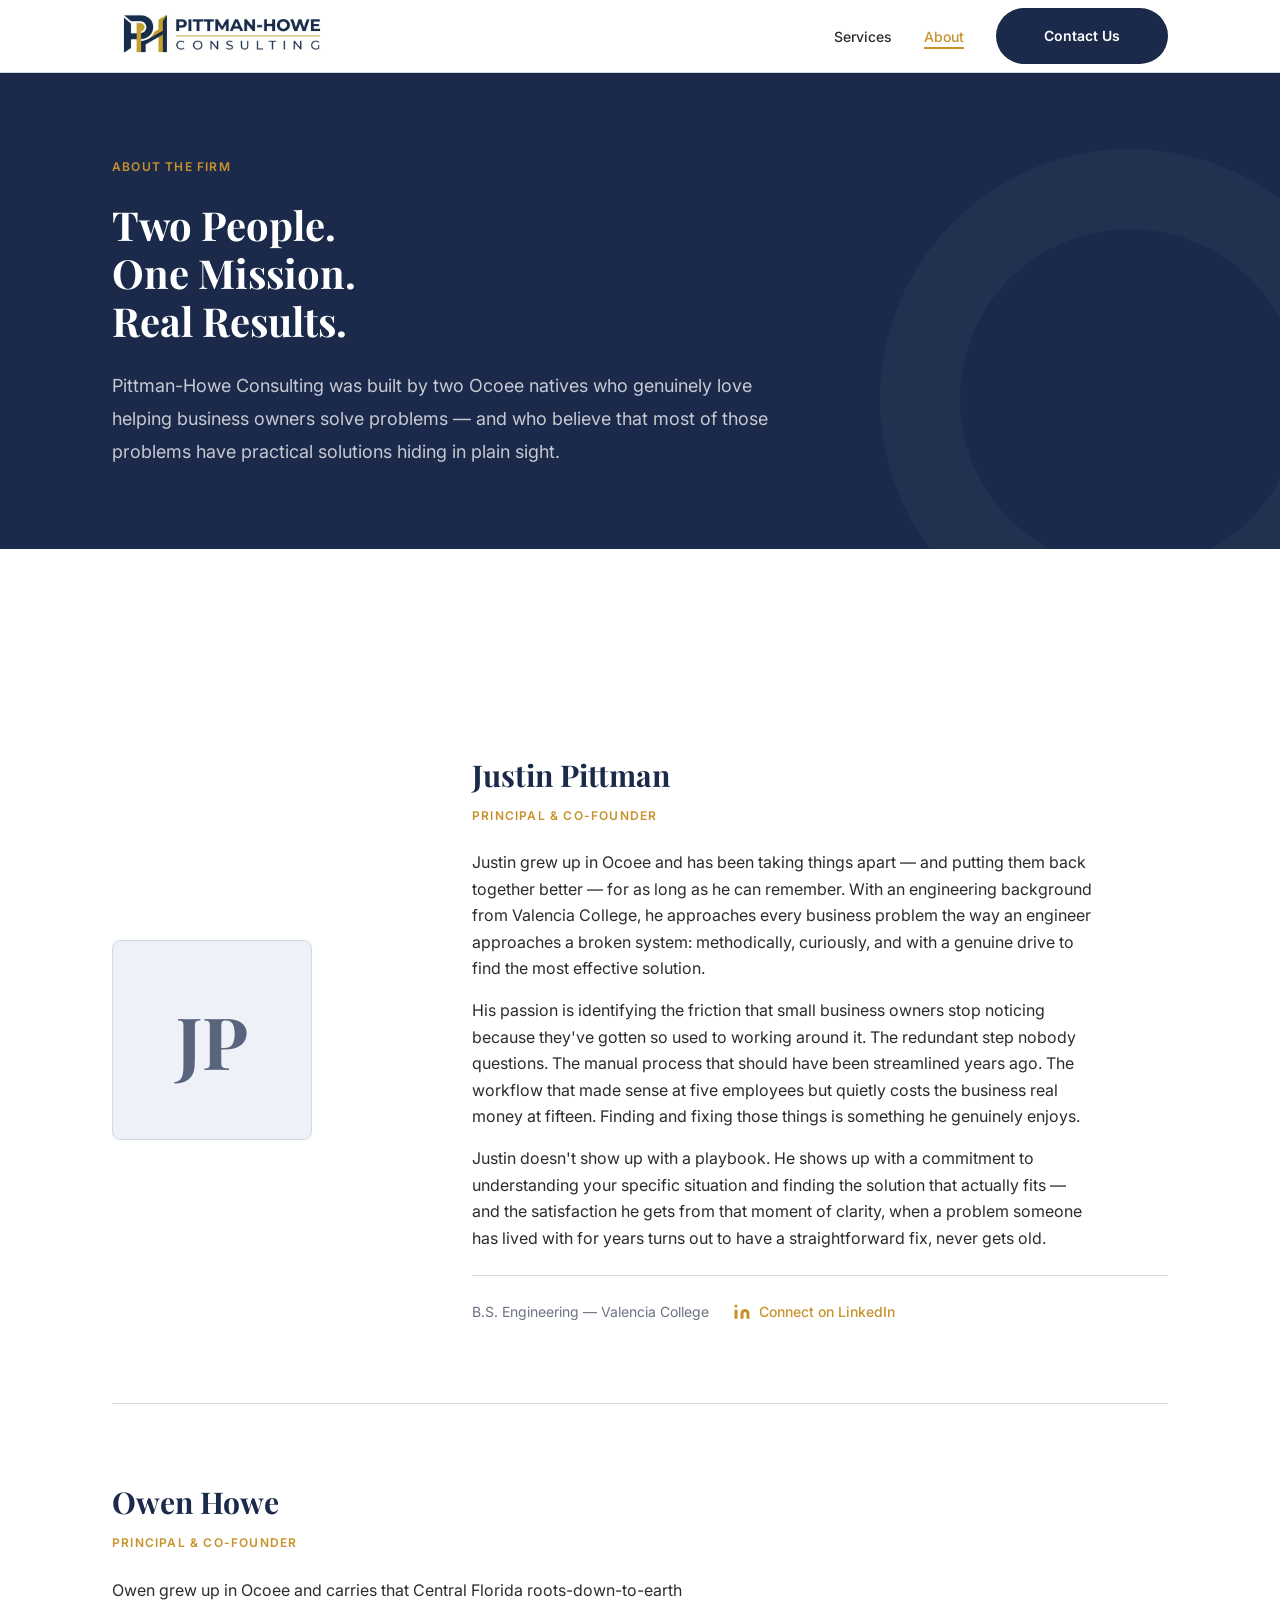
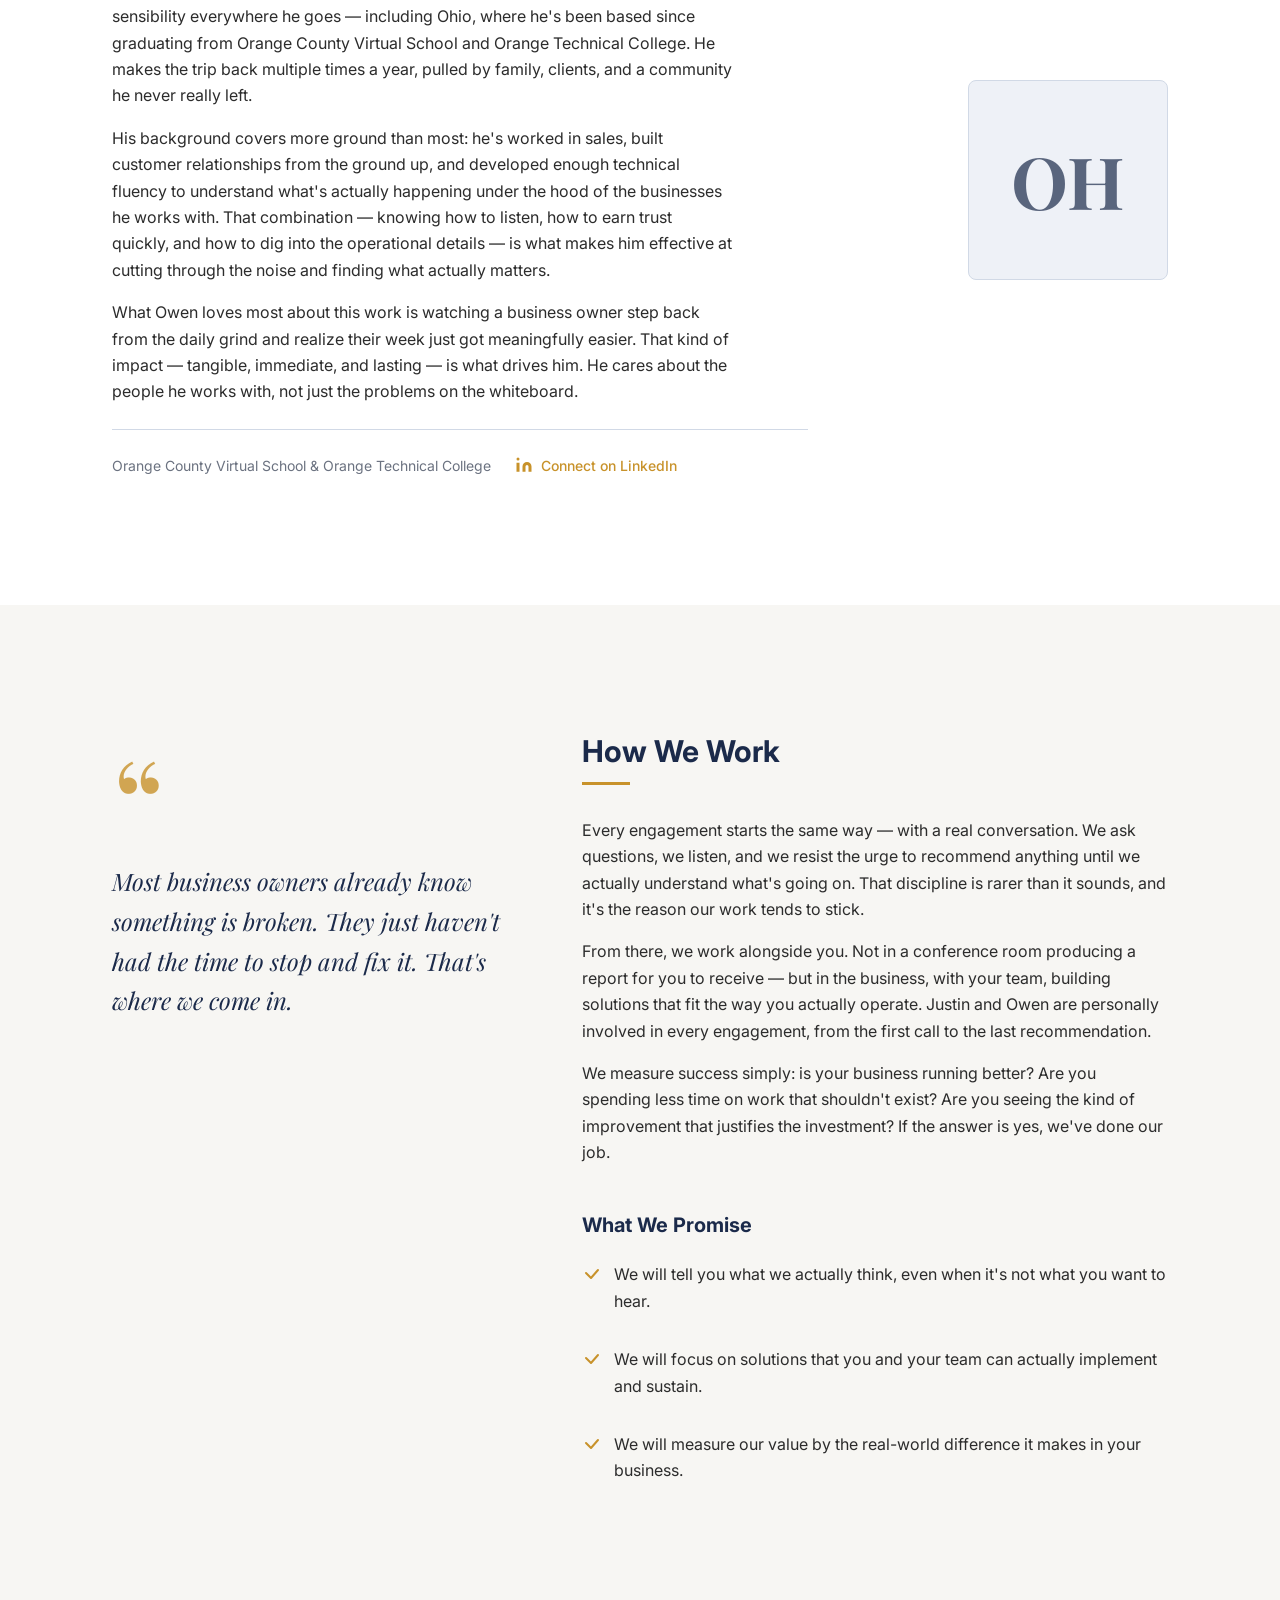
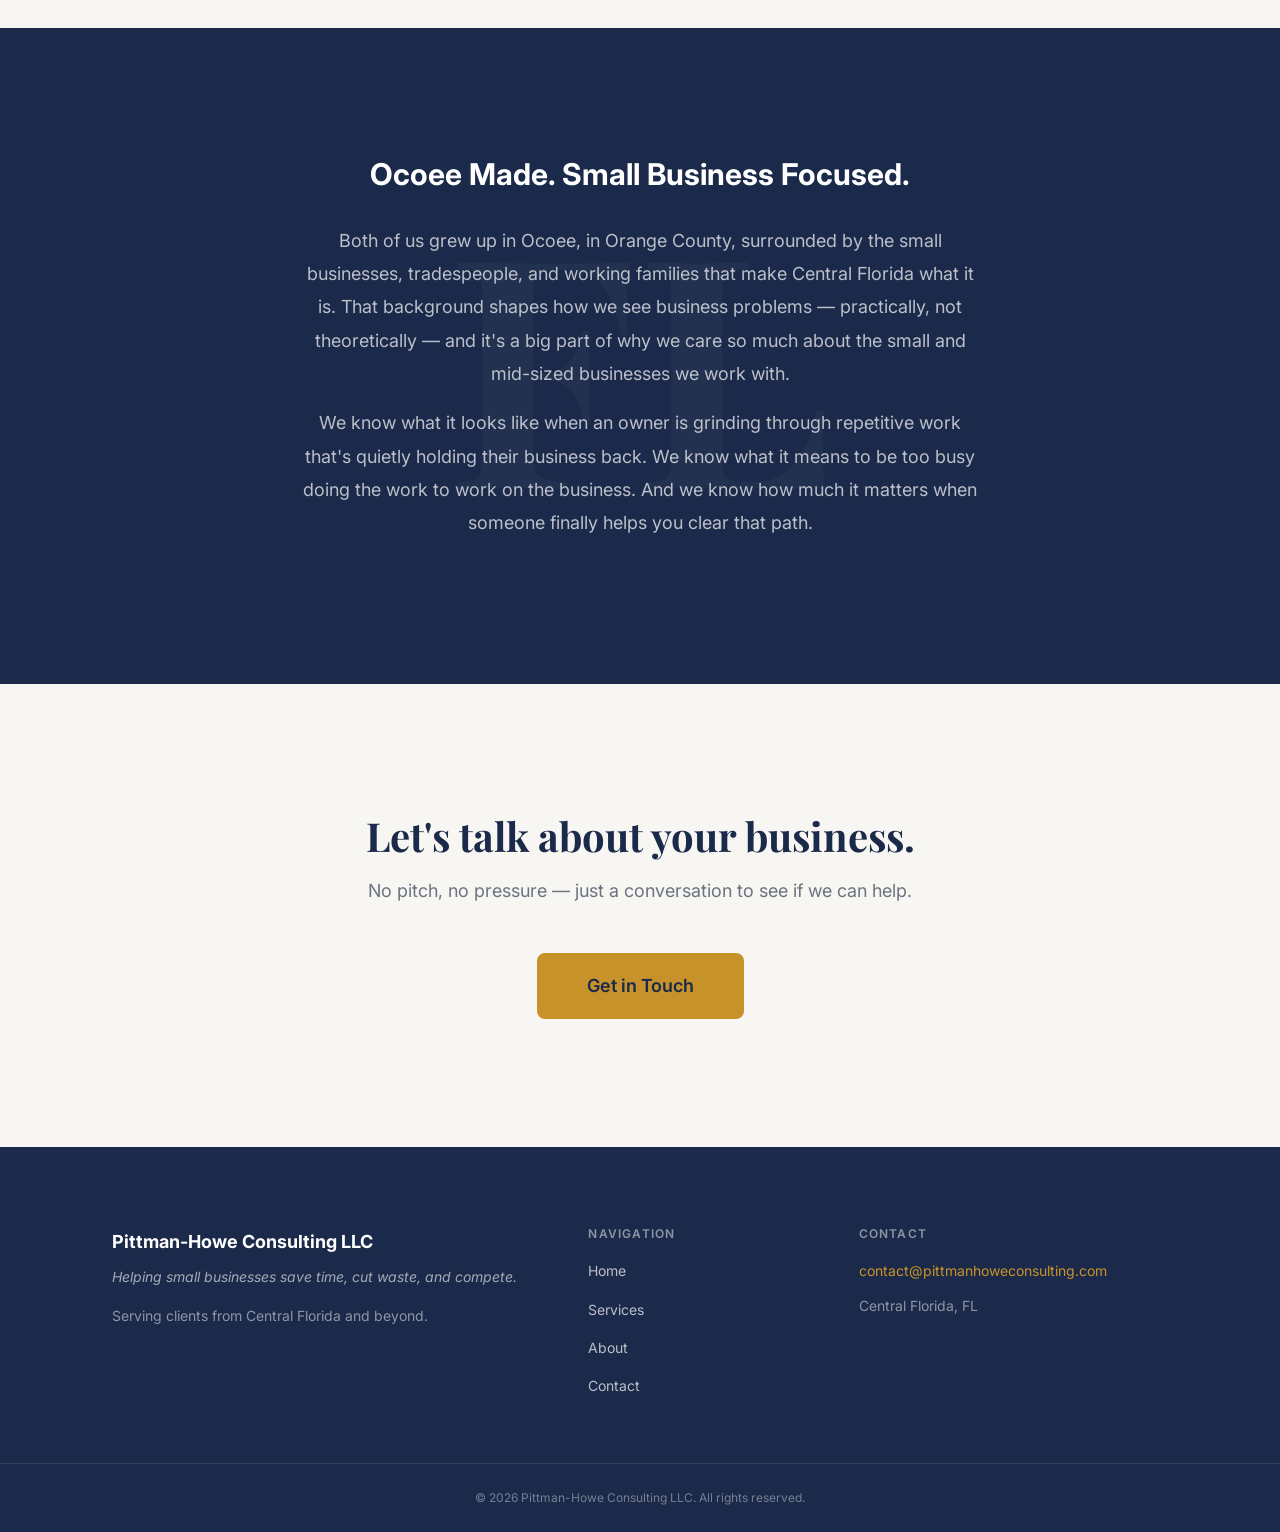
==== commit e6e29e8f: "Added images" ====
--- a/about.html
+++ b/about.html
@@ -9,6 +9,7 @@
   <link rel="preconnect" href="https://fonts.gstatic.com" crossorigin>
   <link href="https://fonts.googleapis.com/css2?family=Inter:wght@400;500;600;700&family=Playfair+Display:ital,wght@0,600;0,700;1,600&display=swap" rel="stylesheet">
   <link rel="stylesheet" href="css/styles.css">
+  <link rel="icon" type="image/png" href="css/images/favicon.png">
 </head>
 <body>
 
@@ -16,8 +17,7 @@
   <header class="site-header">
     <nav class="nav-container" role="navigation" aria-label="Main navigation">
       <a href="index.html" class="nav-logo" aria-label="Pittman-Howe Consulting — home">
-        <span class="nav-logo__wordmark">Pittman-Howe</span>
-        <span class="nav-logo__sub">Consulting</span>
+        <img src="css/images/logo-full.svg" alt="Pittman-Howe Consulting" class="nav-logo__img">
       </a>
 
       <button class="nav-toggle" aria-label="Open menu" aria-expanded="false" aria-controls="main-nav">
--- a/css/styles.css
+++ b/css/styles.css
@@ -310,29 +310,21 @@
 
 .nav-logo {
   display: flex;
-  flex-direction: column;
-  gap: 1px;
+  align-items: center;
   text-decoration: none;
   flex-shrink: 0;
 }
 
-.nav-logo__wordmark {
-  font-family: var(--font-body);
-  font-weight: var(--weight-bold);
-  font-size: 1.1rem;
-  color: var(--color-brand-primary);
-  letter-spacing: -0.01em;
-  line-height: 1;
-}
-
-.nav-logo__sub {
-  font-family: var(--font-body);
-  font-weight: var(--weight-regular);
-  font-size: var(--text-xs);
-  color: var(--color-text-muted);
-  letter-spacing: 0.05em;
-  text-transform: uppercase;
-  line-height: 1;
+.nav-logo__img {
+  width: 220px;
+  height: auto;
+  display: block;
+}
+
+@media (max-width: 640px) {
+  .nav-logo__img {
+    width: 160px;
+  }
 }
 
 .nav-toggle {
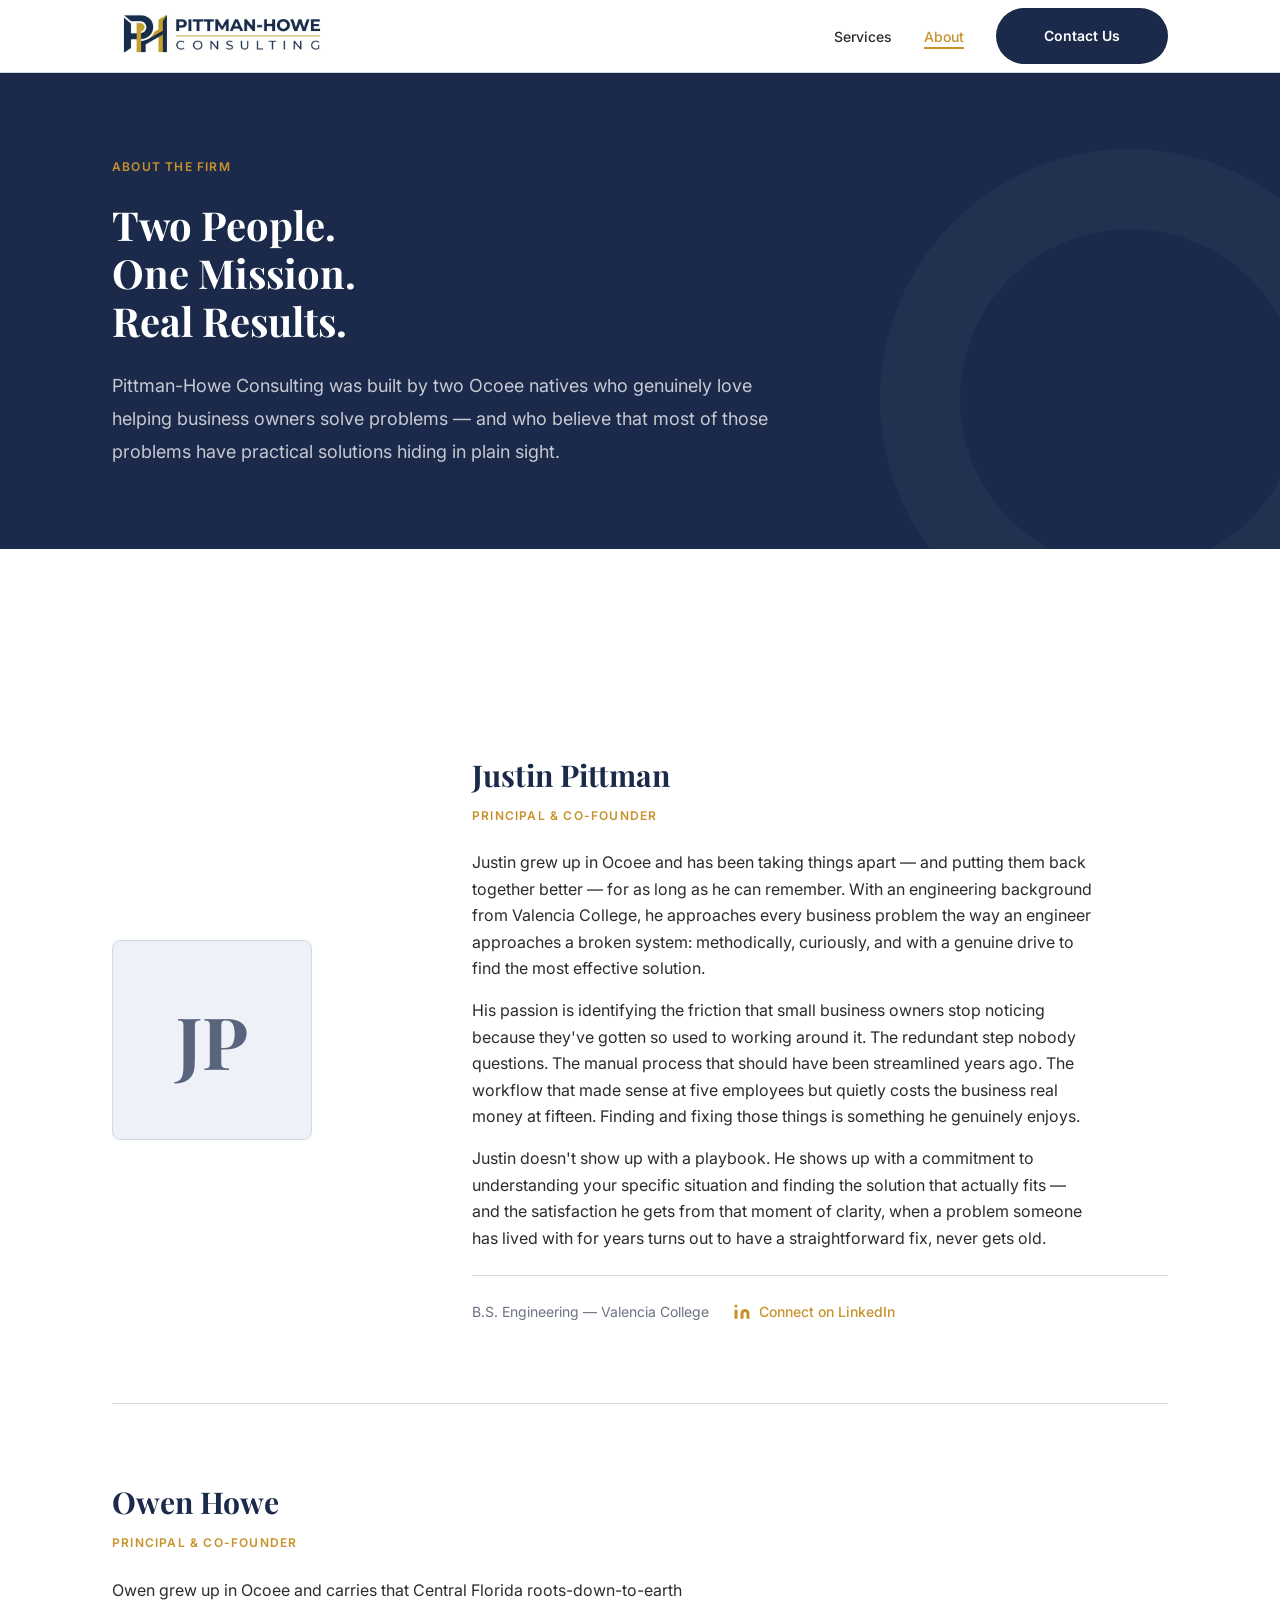
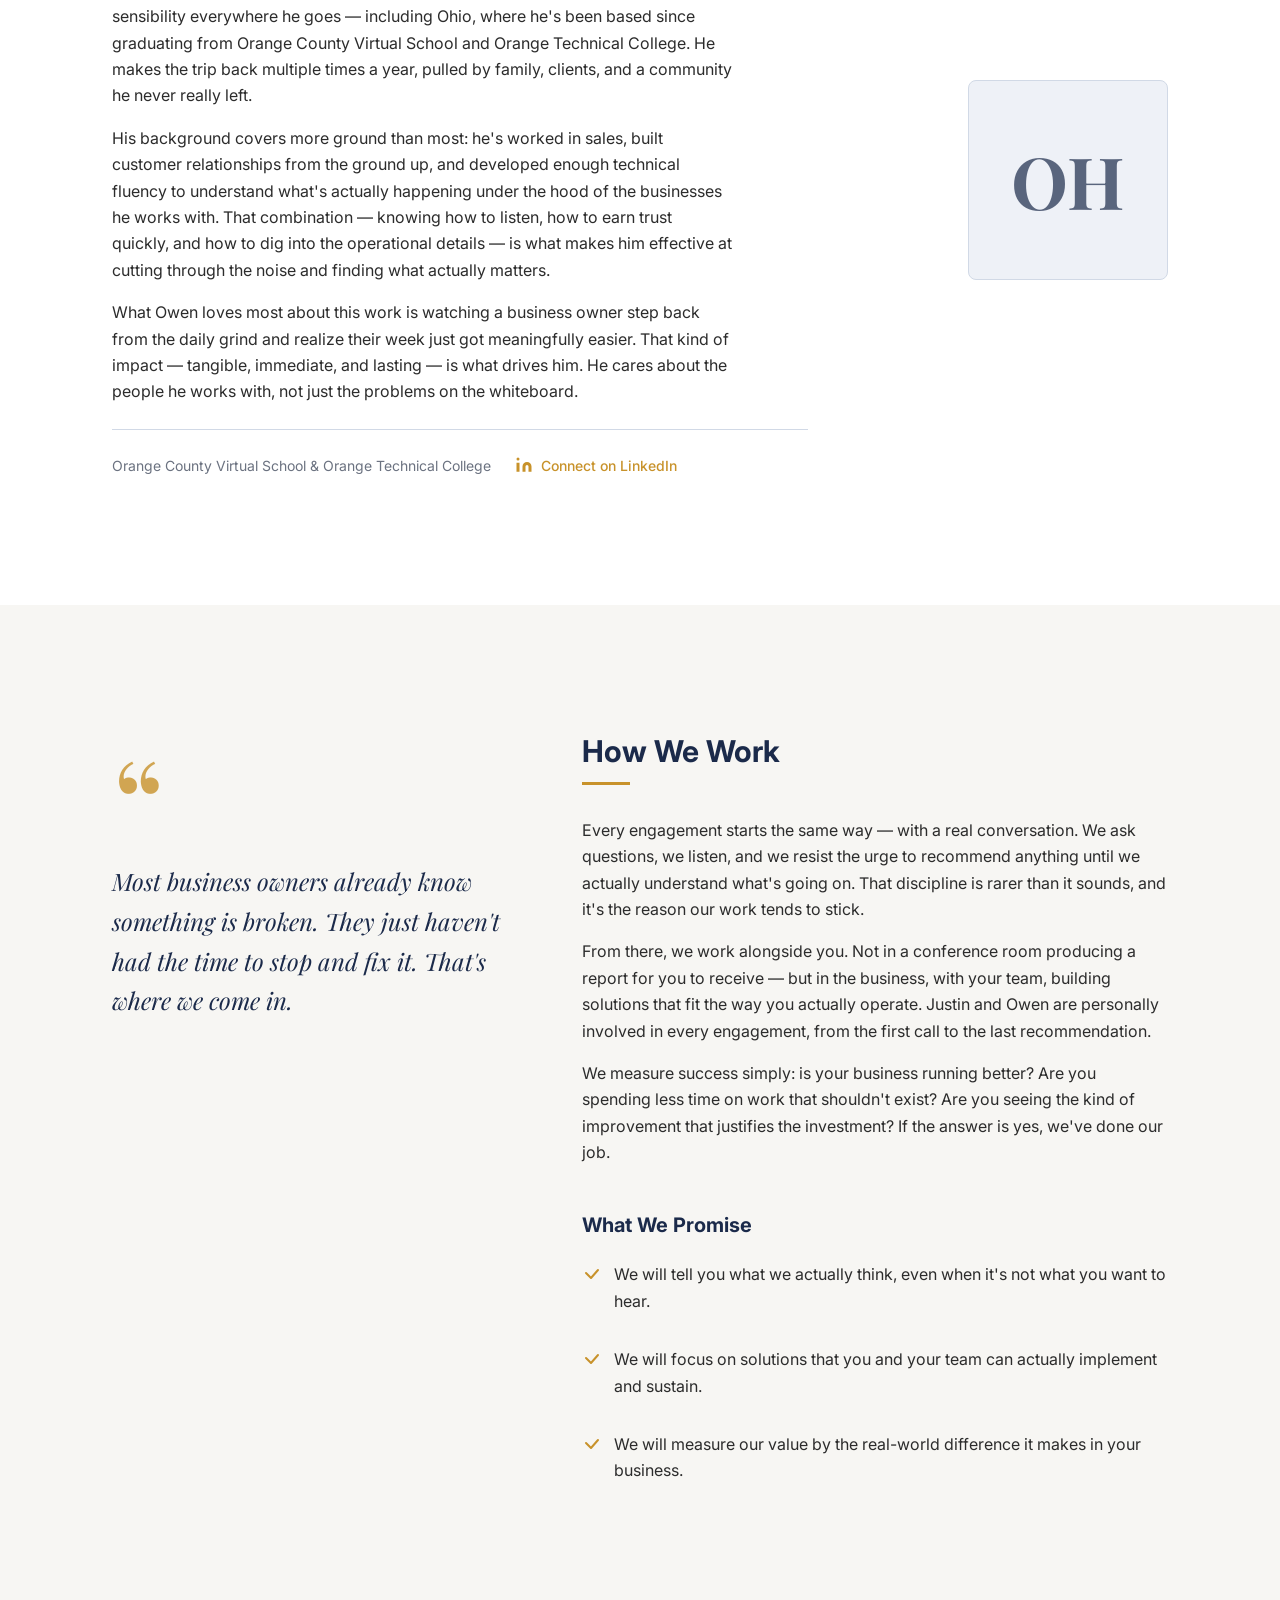
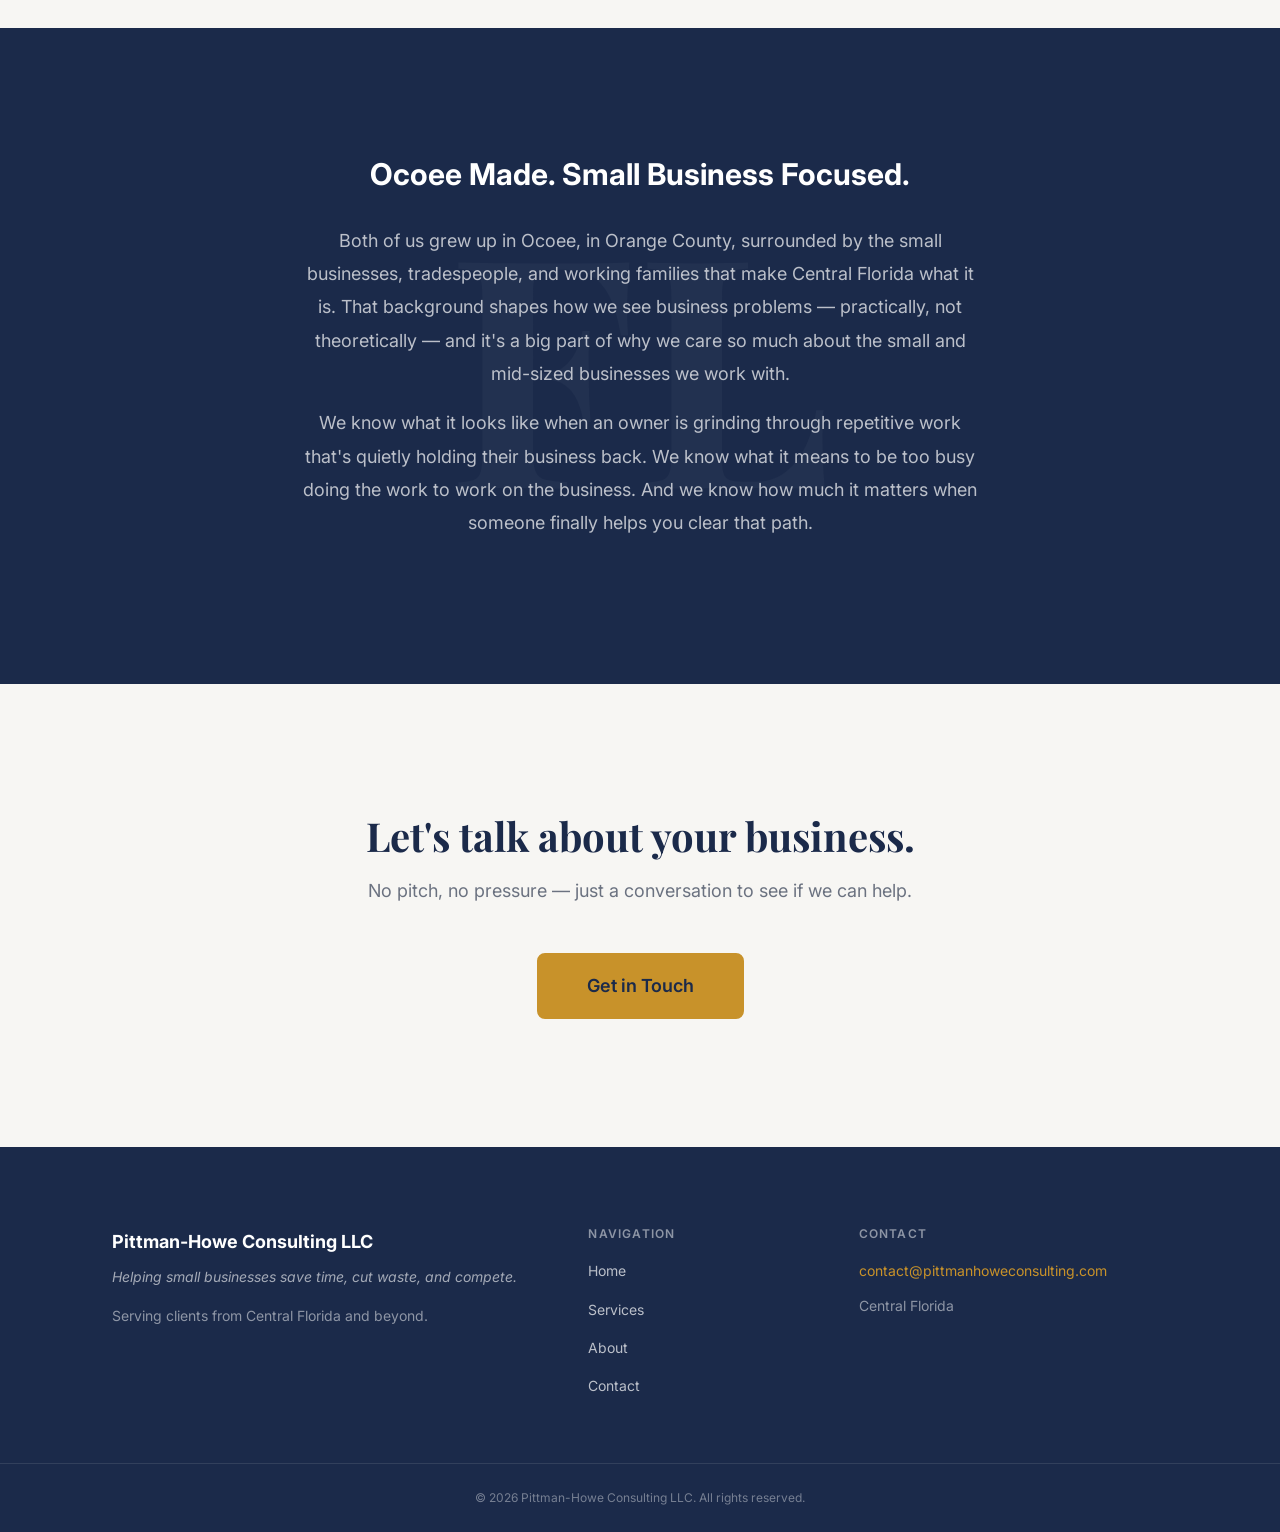
==== commit f9667396: "Fixed Central Florida, FL and hamburger menu error for mobile" ====
--- a/about.html
+++ b/about.html
@@ -21,12 +21,12 @@
       </a>
 
       <button class="nav-toggle" aria-label="Open menu" aria-expanded="false" aria-controls="main-nav">
-        <svg class="icon-hamburger" width="24" height="18" viewBox="0 0 24 18" fill="none" aria-hidden="true">
+        <svg class="nav-toggle__open" width="24" height="18" viewBox="0 0 24 18" fill="none" aria-hidden="true">
           <line x1="0" y1="1"  x2="24" y2="1"  stroke="currentColor" stroke-width="2" stroke-linecap="round"/>
           <line x1="0" y1="9"  x2="24" y2="9"  stroke="currentColor" stroke-width="2" stroke-linecap="round"/>
           <line x1="0" y1="17" x2="24" y2="17" stroke="currentColor" stroke-width="2" stroke-linecap="round"/>
         </svg>
-        <svg class="icon-close" width="24" height="24" viewBox="0 0 24 24" fill="none" aria-hidden="true" hidden>
+        <svg class="nav-toggle__close" width="24" height="24" viewBox="0 0 24 24" fill="none" aria-hidden="true">
           <line x1="4" y1="4"  x2="20" y2="20" stroke="currentColor" stroke-width="2" stroke-linecap="round"/>
           <line x1="20" y1="4" x2="4"  y2="20" stroke="currentColor" stroke-width="2" stroke-linecap="round"/>
         </svg>
@@ -201,7 +201,7 @@
         <div class="footer-col">
           <h4>Contact</h4>
           <a href="mailto:contact@pittmanhoweconsulting.com" class="footer-contact__email">contact@pittmanhoweconsulting.com</a>
-          <p class="footer-contact__location">Central Florida, FL</p>
+          <p class="footer-contact__location">Central Florida</p>
         </div>
       </div>
     </div>
--- a/css/styles.css
+++ b/css/styles.css
@@ -342,6 +342,18 @@
   background-color: var(--color-bg-card);
 }
 
+.nav-toggle__close {
+  display: none;
+}
+
+.nav-toggle.is-open .nav-toggle__open {
+  display: none;
+}
+
+.nav-toggle.is-open .nav-toggle__close {
+  display: block;
+}
+
 .nav-links {
   display: flex;
   align-items: center;
